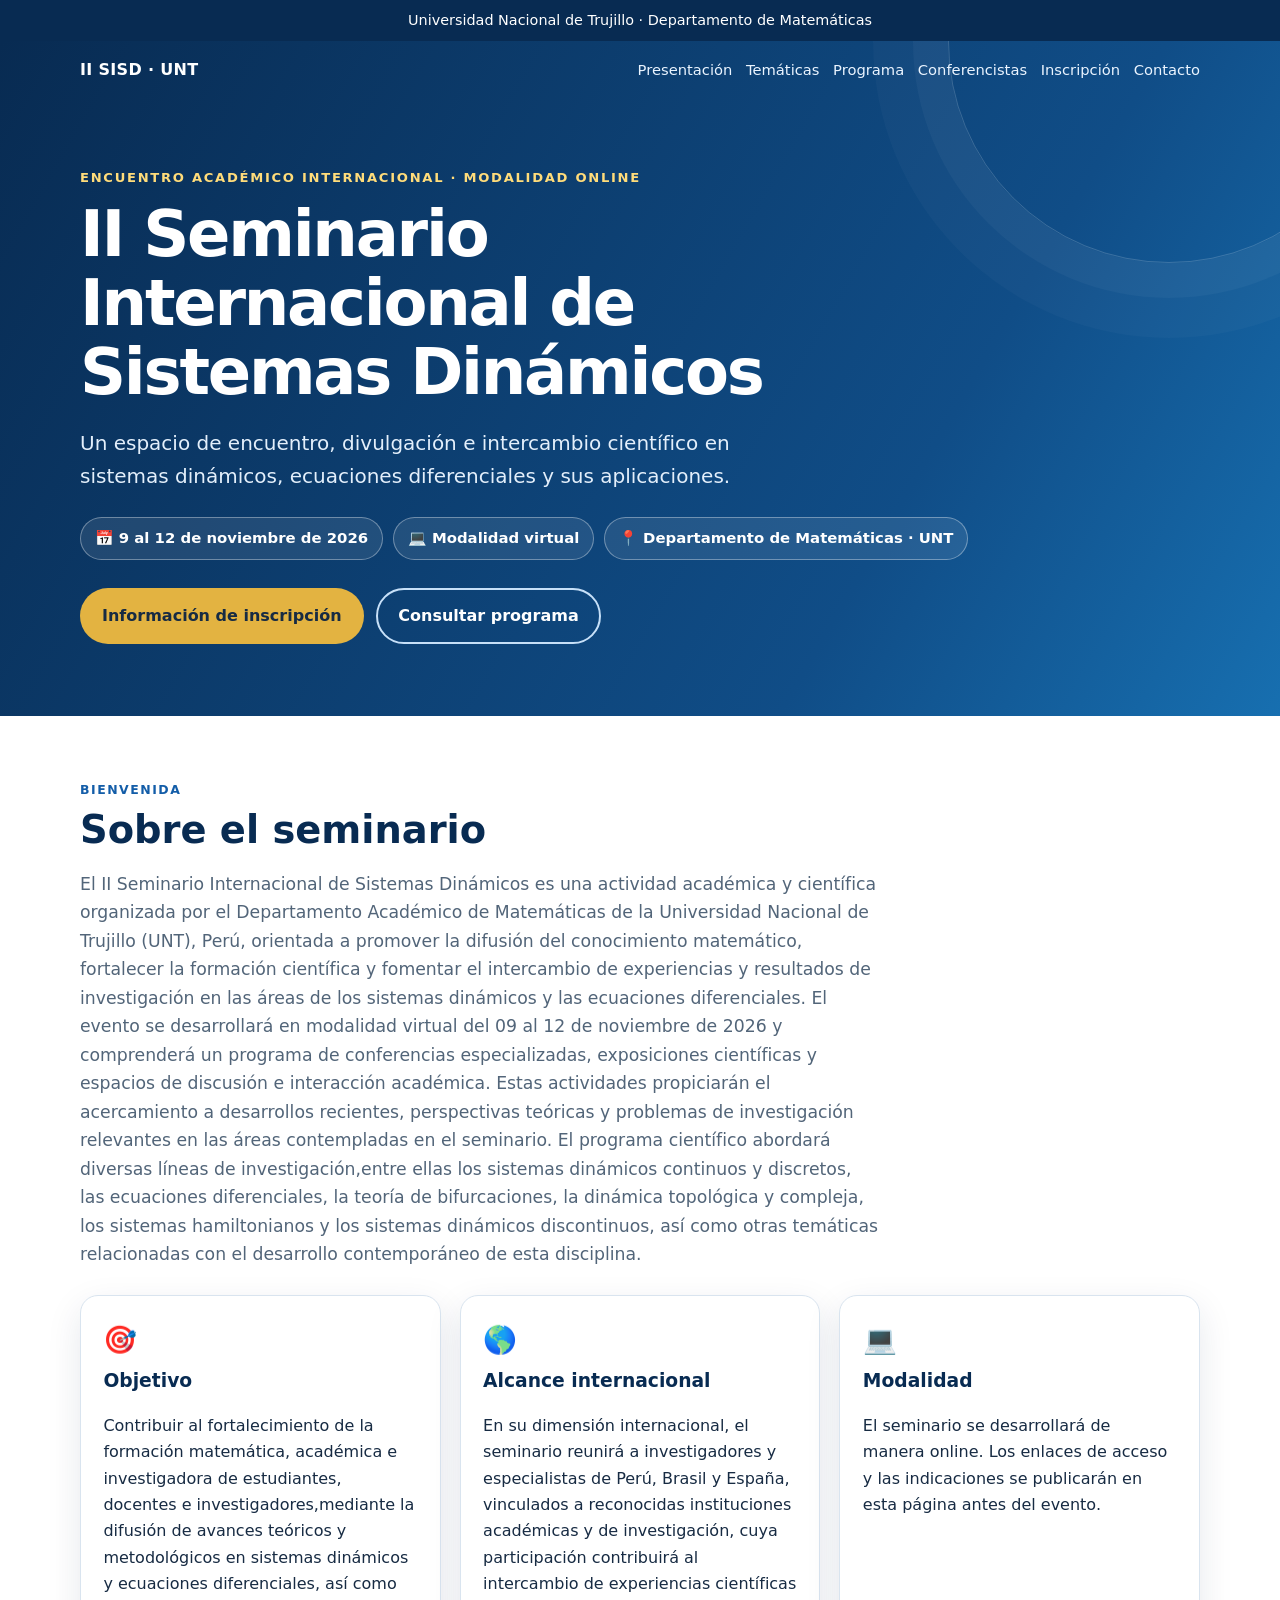
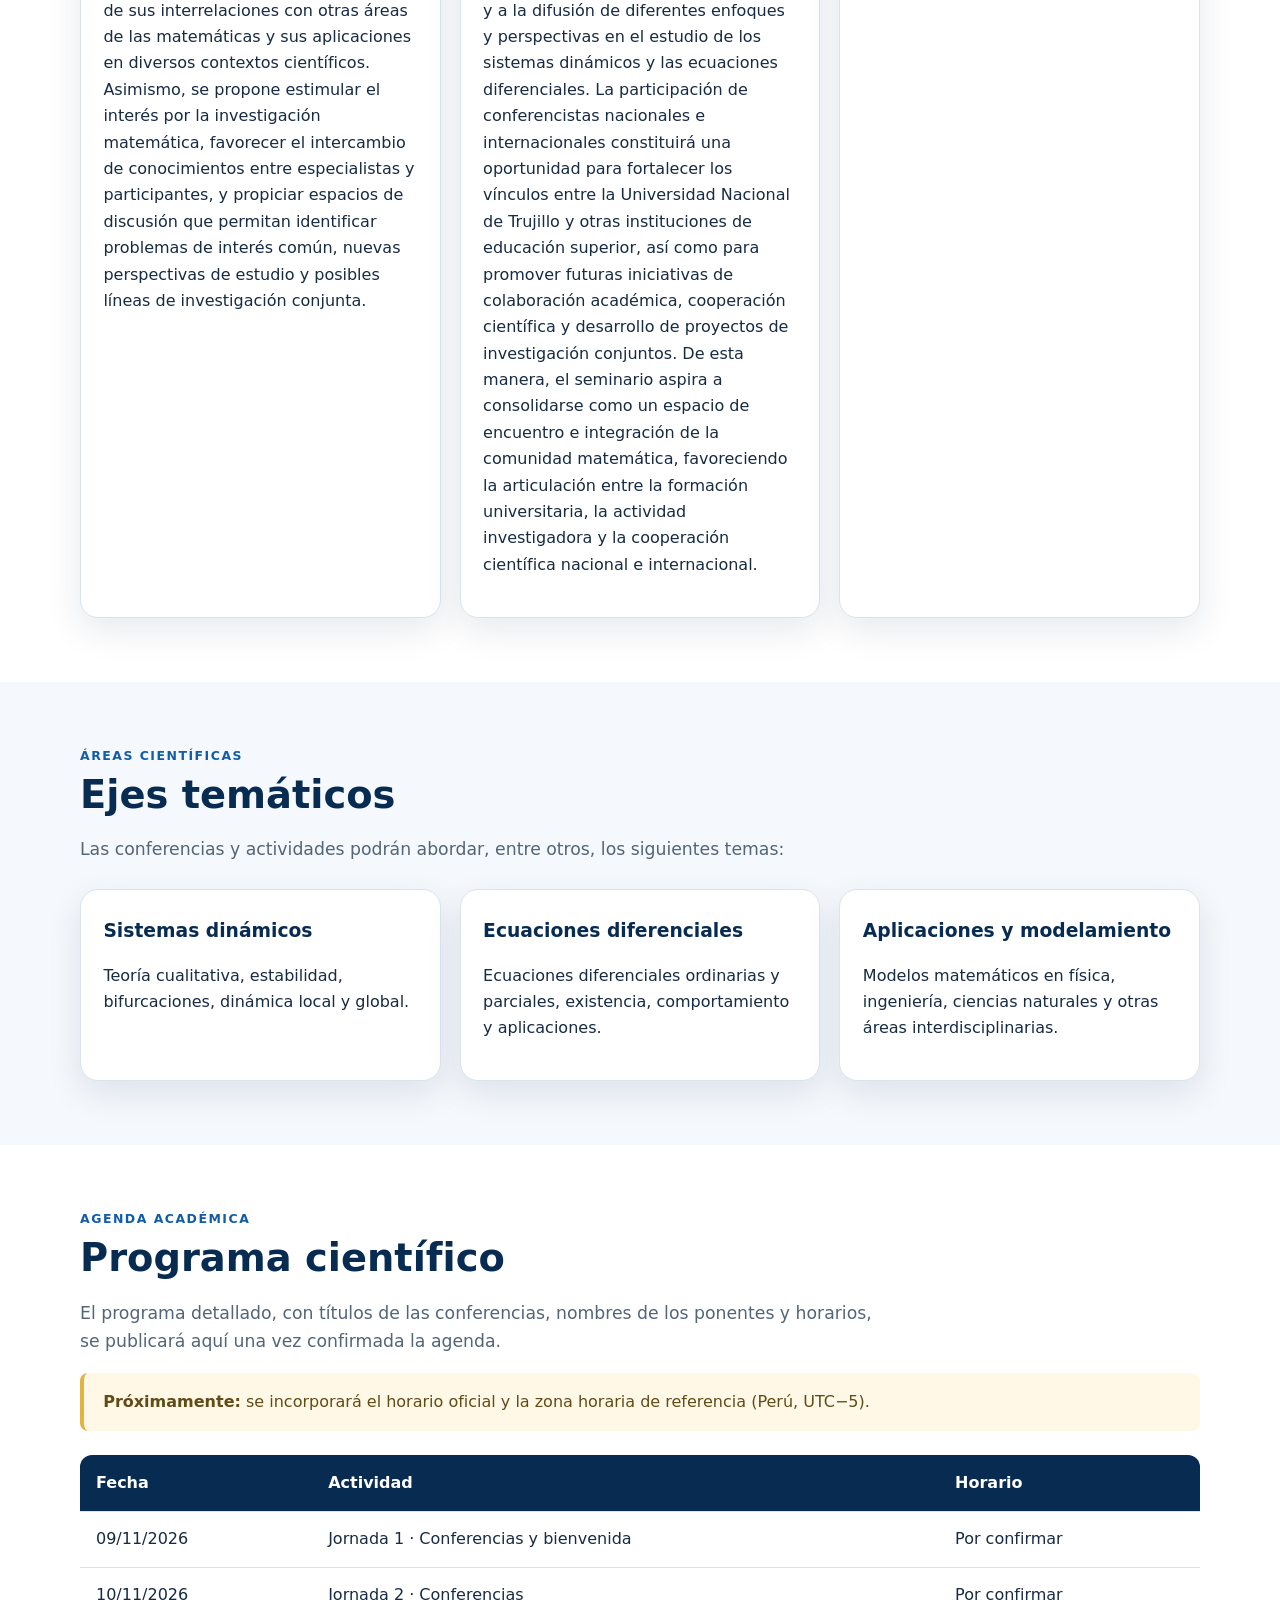
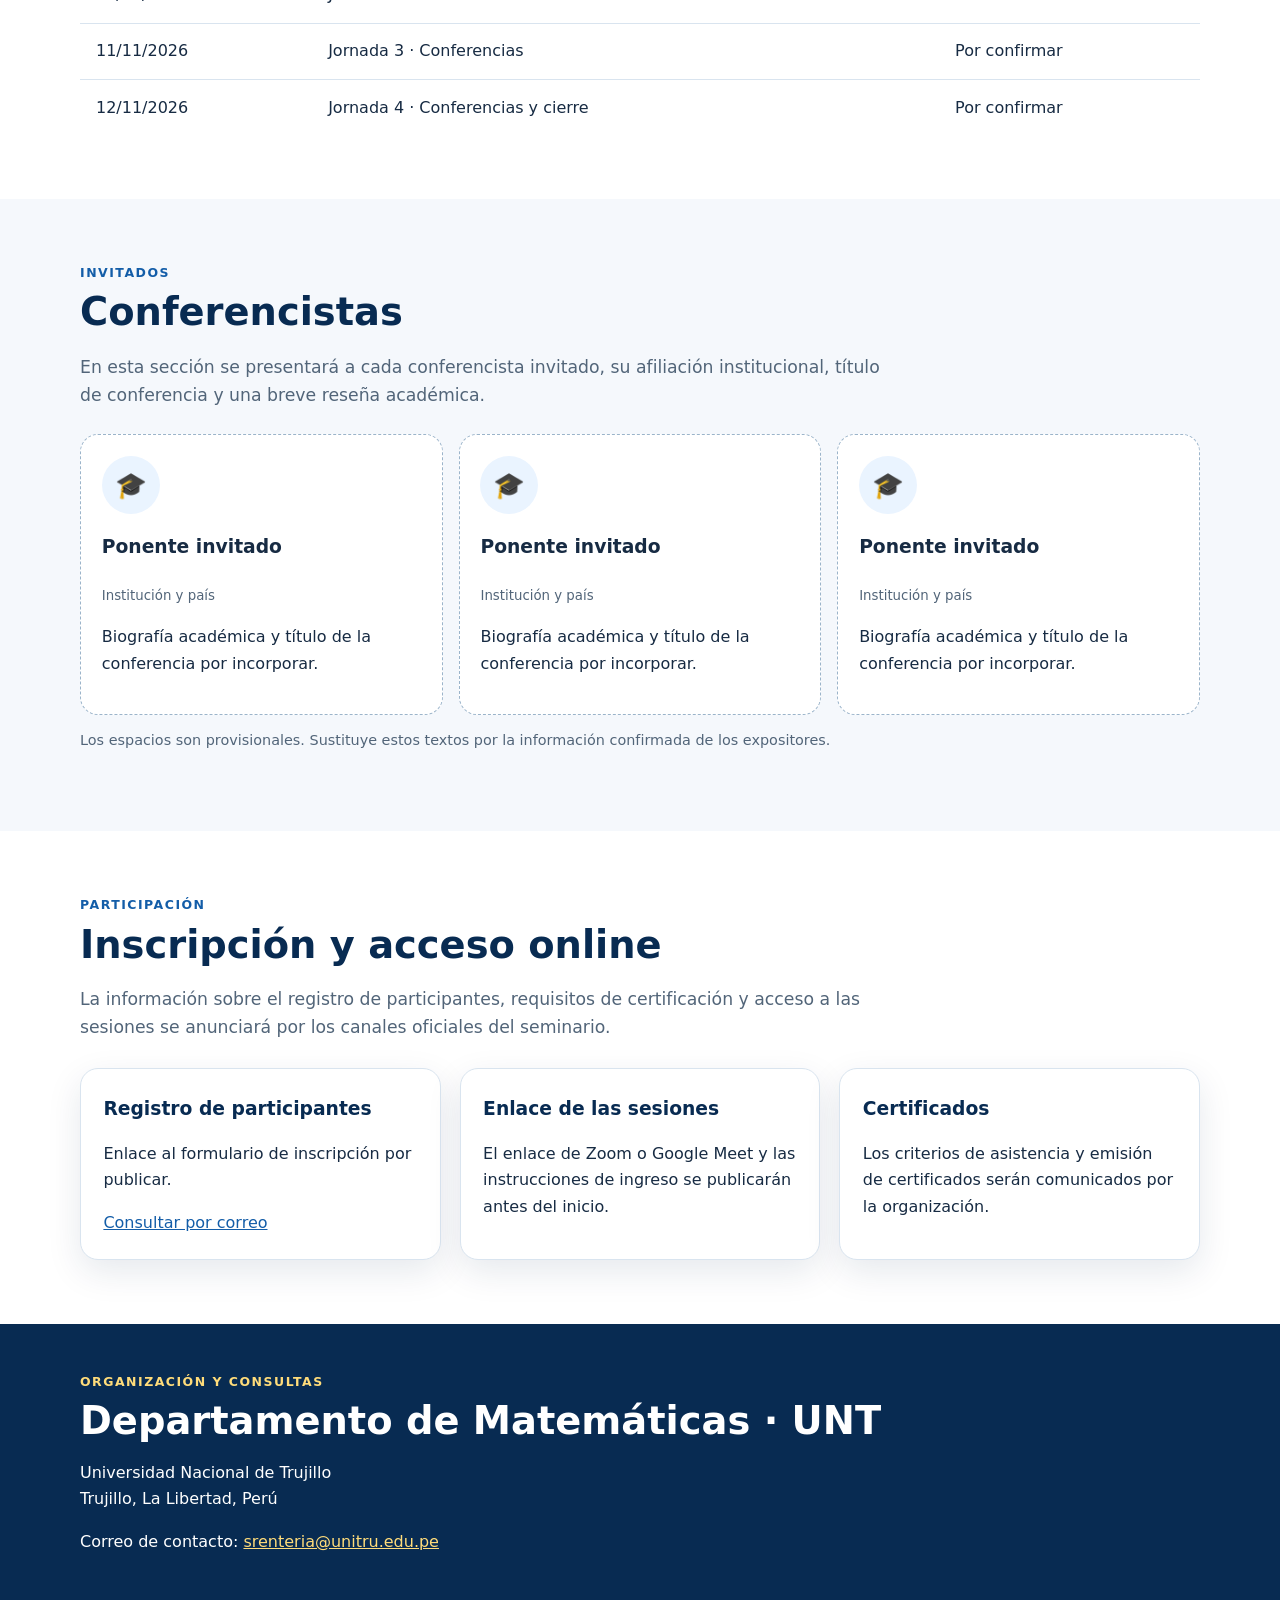
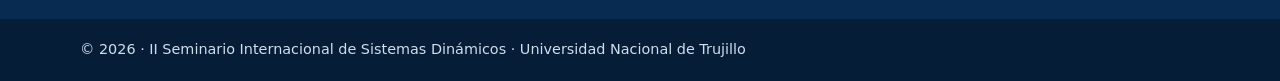
==== index.html @ 334cf491 "Actualización del programa del seminario" ====
<!DOCTYPE html>
<html lang="es">
<head>
  <meta charset="UTF-8">
  <meta name="viewport" content="width=device-width, initial-scale=1">
  <meta name="description" content="II Seminario Internacional de Sistemas Dinámicos. Departamento de Matemáticas, Universidad Nacional de Trujillo. 9 al 12 de noviembre de 2026, modalidad online.">
  <meta name="theme-color" content="#082b52">
  <title>II Seminario Internacional de Sistemas Dinámicos | UNT</title>
  <style>
    :root {
      --navy:#082b52; --blue:#135da8; --sky:#eaf4ff; --gold:#e3b341;
      --ink:#172b43; --muted:#526579; --white:#fff; --line:#d9e4ef;
      --surface:#f5f8fc; --radius:18px; --shadow:0 12px 35px rgba(8,43,82,.10);
    }
    *{box-sizing:border-box}
    html{scroll-behavior:smooth;scroll-padding-top:85px}
    body{margin:0;font-family:system-ui,-apple-system,Segoe UI,Roboto,Arial,sans-serif;color:var(--ink);line-height:1.65;background:#fff}
    a{color:var(--blue)}
    .topbar{background:var(--navy);color:#fff;font-size:.9rem;padding:.55rem 1rem;text-align:center}
    header{background:linear-gradient(120deg,#082b52 0%,#104d87 70%,#176fb0 100%);color:white;position:relative;overflow:hidden}
    header:after{content:"";position:absolute;width:440px;height:440px;border:1px solid rgba(255,255,255,.18);border-radius:50%;right:-110px;top:-220px;box-shadow:0 0 0 35px rgba(255,255,255,.035),0 0 0 75px rgba(255,255,255,.025)}
    .wrap{width:min(1120px,92%);margin:auto}
    nav{display:flex;align-items:center;justify-content:space-between;gap:1rem;padding:1rem 0;position:relative;z-index:2}
    .brand{font-weight:800;letter-spacing:.02em;color:#fff;text-decoration:none}
    .navlinks{display:flex;flex-wrap:wrap;gap:.85rem}
    .navlinks a{color:#eaf4ff;text-decoration:none;font-size:.92rem}
    .navlinks a:hover{text-decoration:underline}
    .hero{padding:4.2rem 0 4.5rem;position:relative;z-index:1}
    .eyebrow{color:#ffdc7a;text-transform:uppercase;letter-spacing:.13em;font-size:.82rem;font-weight:800}
    h1{font-size:clamp(2.2rem,5vw,4.4rem);line-height:1.08;max-width:850px;margin:.7rem 0 1rem;letter-spacing:-.035em}
    .hero p{font-size:clamp(1.05rem,2vw,1.25rem);max-width:740px;color:#e3effb}
    .pills{display:flex;flex-wrap:wrap;gap:.65rem;margin:1.5rem 0}
    .pill{border:1px solid rgba(255,255,255,.35);background:rgba(255,255,255,.09);padding:.5rem .85rem;border-radius:999px;font-weight:650;font-size:.93rem}
    .actions{display:flex;flex-wrap:wrap;gap:.8rem;margin-top:1.8rem}
    .btn{display:inline-flex;align-items:center;justify-content:center;border-radius:999px;padding:.8rem 1.25rem;text-decoration:none;font-weight:800;border:2px solid transparent}
    .btn.gold{background:var(--gold);color:#172b43}.btn.outline{border-color:#c7e0f8;color:white}
    main section{padding:4rem 0}
    section.alt{background:var(--surface)}
    .section-kicker{color:var(--blue);font-weight:800;text-transform:uppercase;letter-spacing:.12em;font-size:.78rem}
    h2{color:var(--navy);font-size:clamp(1.8rem,3vw,2.6rem);line-height:1.2;margin:.35rem 0 1rem}
    .lead{max-width:800px;color:var(--muted);font-size:1.08rem}
    .grid{display:grid;grid-template-columns:repeat(3,minmax(0,1fr));gap:1.2rem;margin-top:1.6rem}
    .card{background:white;border:1px solid var(--line);border-radius:var(--radius);padding:1.4rem;box-shadow:var(--shadow)}
    .card h3{margin:.2rem 0 .45rem;color:var(--navy)}
    .icon{font-size:1.7rem}
    .notice{background:#fff8e6;border-left:4px solid var(--gold);padding:1rem 1.2rem;border-radius:8px;color:#614b17}
    .schedule{width:100%;border-collapse:collapse;margin-top:1.5rem;background:#fff;border-radius:12px;overflow:hidden}
    .schedule th,.schedule td{padding:.9rem 1rem;border-bottom:1px solid var(--line);text-align:left;vertical-align:top}
    .schedule th{background:var(--navy);color:#fff}
    .schedule tr:last-child td{border-bottom:0}
    .speaker-grid{display:grid;grid-template-columns:repeat(3,minmax(0,1fr));gap:1rem;margin-top:1.5rem}
    .speaker{border:1px dashed #9bb4ca;border-radius:var(--radius);padding:1.3rem;background:#fff}
    .avatar{width:58px;height:58px;border-radius:50%;background:var(--sky);display:grid;place-items:center;font-size:1.6rem;color:var(--blue);margin-bottom:.7rem}
    .speaker small{color:var(--muted)}
    .contact{background:var(--navy);color:white;padding:3rem 0}
    .contact h2{color:white}.contact a{color:#ffdc7a}
    footer{background:#051d37;color:#d0deeb;padding:1.2rem 0;font-size:.9rem}
    .small{font-size:.9rem;color:var(--muted)}
    @media(max-width:800px){.grid,.speaker-grid{grid-template-columns:1fr 1fr}.navlinks{gap:.5rem}.navlinks a{font-size:.82rem}}
    @media(max-width:560px){nav{align-items:flex-start;flex-direction:column}.hero{padding:3rem 0}.grid,.speaker-grid{grid-template-columns:1fr}main section{padding:3rem 0}.schedule th,.schedule td{padding:.7rem;font-size:.9rem}}
  </style>
</head>
<body>
  <div class="topbar">Universidad Nacional de Trujillo · Departamento de Matemáticas</div>
  <header id="inicio">
    <div class="wrap">
      <nav aria-label="Navegación principal">
        <a class="brand" href="#inicio">II SISD · UNT</a>
        <div class="navlinks">
          <a href="#presentacion">Presentación</a><a href="#tematicas">Temáticas</a>
          <a href="#programa">Programa</a><a href="#ponentes">Conferencistas</a>
          <a href="#inscripcion">Inscripción</a><a href="#contacto">Contacto</a>
        </div>
      </nav>
      <div class="hero">
        <div class="eyebrow">Encuentro académico internacional · Modalidad online</div>
        <h1>II Seminario Internacional de Sistemas Dinámicos</h1>
        <p>Un espacio de encuentro, divulgación e intercambio científico en sistemas dinámicos, ecuaciones diferenciales y sus aplicaciones.</p>
        <div class="pills">
          <span class="pill">📅 9 al 12 de noviembre de 2026</span>
          <span class="pill">💻 Modalidad virtual</span>
          <span class="pill">📍 Departamento de Matemáticas · UNT</span>
        </div>
        <div class="actions">
          <a class="btn gold" href="#inscripcion">Información de inscripción</a>
          <a class="btn outline" href="#programa">Consultar programa</a>
        </div>
      </div>
    </div>
  </header>

  <main>
    <section id="presentacion">
      <div class="wrap">
        <div class="section-kicker">Bienvenida</div>
        <h2>Sobre el seminario</h2>
        <p class="lead">El II Seminario Internacional de Sistemas Dinámicos es una actividad académica y científica organizada por el Departamento Académico de Matemáticas de la Universidad Nacional de Trujillo (UNT), Perú, orientada a promover la difusión del conocimiento matemático, fortalecer la formación científica y fomentar el intercambio de experiencias y resultados de investigación en las áreas de los sistemas dinámicos y las ecuaciones diferenciales.

El evento se desarrollará en modalidad virtual del 09 al 12 de noviembre de 2026 y comprenderá un programa de conferencias especializadas, exposiciones científicas y espacios de discusión e interacción académica. Estas actividades propiciarán el acercamiento a desarrollos recientes, perspectivas teóricas y problemas de investigación relevantes en las áreas contempladas en el seminario.

El programa científico abordará diversas líneas de investigación,entre ellas los sistemas dinámicos continuos y discretos, las ecuaciones diferenciales, la teoría de bifurcaciones, la dinámica topológica y compleja, los sistemas hamiltonianos y los sistemas dinámicos discontinuos, así como otras temáticas relacionadas con el desarrollo contemporáneo de esta disciplina.</p>
        <div class="grid">
          <article class="card"><div class="icon">🎯</div><h3>Objetivo</h3><p>Contribuir al fortalecimiento de la formación matemática, académica e investigadora de estudiantes, docentes e investigadores,mediante la difusión de avances teóricos y metodológicos en sistemas dinámicos y ecuaciones diferenciales, así como de sus interrelaciones con otras áreas de las matemáticas y sus aplicaciones en diversos contextos científicos.

Asimismo, se propone estimular el interés por la investigación matemática, favorecer el intercambio de conocimientos entre especialistas y participantes, y propiciar espacios de discusión que permitan identificar problemas de interés común, nuevas perspectivas de estudio y posibles líneas de investigación conjunta.</p></article>
          <article class="card"><div class="icon">🌎</div><h3>Alcance internacional</h3><p>En su dimensión internacional, el seminario reunirá a
investigadores y especialistas de Perú, Brasil y España, vinculados a reconocidas instituciones académicas y de investigación, cuya participación contribuirá al intercambio de experiencias científicas y a la difusión de diferentes enfoques y perspectivas en el estudio de los sistemas dinámicos y las ecuaciones diferenciales.

La participación de conferencistas nacionales e internacionales constituirá una oportunidad para fortalecer los vínculos entre la Universidad Nacional de Trujillo y otras instituciones de educación superior, así como para promover futuras iniciativas de colaboración académica, cooperación científica y desarrollo de proyectos de investigación conjuntos.

De esta manera, el seminario aspira a consolidarse como un espacio de encuentro e integración de la comunidad matemática, favoreciendo la articulación entre la formación universitaria, la actividad investigadora y la cooperación científica nacional e internacional.</p></article>
          <article class="card"><div class="icon">💻</div><h3>Modalidad</h3><p>El seminario se desarrollará de manera online. Los enlaces de acceso y las indicaciones se publicarán en esta página antes del evento.</p></article>
        </div>
      </div>
    </section>

    <section class="alt" id="tematicas">
      <div class="wrap">
        <div class="section-kicker">Áreas científicas</div>
        <h2>Ejes temáticos</h2>
        <p class="lead">Las conferencias y actividades podrán abordar, entre otros, los siguientes temas:</p>
        <div class="grid">
          <article class="card"><h3>Sistemas dinámicos</h3><p>Teoría cualitativa, estabilidad, bifurcaciones, dinámica local y global.</p></article>
          <article class="card"><h3>Ecuaciones diferenciales</h3><p>Ecuaciones diferenciales ordinarias y parciales, existencia, comportamiento y aplicaciones.</p></article>
          <article class="card"><h3>Aplicaciones y modelamiento</h3><p>Modelos matemáticos en física, ingeniería, ciencias naturales y otras áreas interdisciplinarias.</p></article>
        </div>
      </div>
    </section>

    <section id="programa">
      <div class="wrap">
        <div class="section-kicker">Agenda académica</div>
        <h2>Programa científico</h2>
        <p class="lead">El programa detallado, con títulos de las conferencias, nombres de los ponentes y horarios, se publicará aquí una vez confirmada la agenda.</p>
        <div class="notice"><strong>Próximamente:</strong> se incorporará el horario oficial y la zona horaria de referencia (Perú, UTC−5).</div>
        <table class="schedule">
          <thead><tr><th>Fecha</th><th>Actividad</th><th>Horario</th></tr></thead>
          <tbody>
            <tr><td>09/11/2026</td><td>Jornada 1 · Conferencias y bienvenida</td><td>Por confirmar</td></tr>
            <tr><td>10/11/2026</td><td>Jornada 2 · Conferencias</td><td>Por confirmar</td></tr>
            <tr><td>11/11/2026</td><td>Jornada 3 · Conferencias</td><td>Por confirmar</td></tr>
            <tr><td>12/11/2026</td><td>Jornada 4 · Conferencias y cierre</td><td>Por confirmar</td></tr>
          </tbody>
        </table>
      </div>
    </section>

    <section class="alt" id="ponentes">
      <div class="wrap">
        <div class="section-kicker">Invitados</div>
        <h2>Conferencistas</h2>
        <p class="lead">En esta sección se presentará a cada conferencista invitado, su afiliación institucional, título de conferencia y una breve reseña académica.</p>
        <div class="speaker-grid">
          <article class="speaker"><div class="avatar">🎓</div><h3>Ponente invitado</h3><small>Institución y país</small><p>Biografía académica y título de la conferencia por incorporar.</p></article>
          <article class="speaker"><div class="avatar">🎓</div><h3>Ponente invitado</h3><small>Institución y país</small><p>Biografía académica y título de la conferencia por incorporar.</p></article>
          <article class="speaker"><div class="avatar">🎓</div><h3>Ponente invitado</h3><small>Institución y país</small><p>Biografía académica y título de la conferencia por incorporar.</p></article>
        </div>
        <p class="small">Los espacios son provisionales. Sustituye estos textos por la información confirmada de los expositores.</p>
      </div>
    </section>

    <section id="inscripcion">
      <div class="wrap">
        <div class="section-kicker">Participación</div>
        <h2>Inscripción y acceso online</h2>
        <p class="lead">La información sobre el registro de participantes, requisitos de certificación y acceso a las sesiones se anunciará por los canales oficiales del seminario.</p>
        <div class="grid">
          <article class="card"><h3>Registro de participantes</h3><p>Enlace al formulario de inscripción por publicar.</p><a href="mailto:matematicas@unitru.edu.pe?subject=Consulta%20sobre%20inscripci%C3%B3n%20al%20II%20Seminario%20Internacional%20de%20Sistemas%20Din%C3%A1micos">Consultar por correo</a></article>
          <article class="card"><h3>Enlace de las sesiones</h3><p>El enlace de Zoom o Google Meet y las instrucciones de ingreso se publicarán antes del inicio.</p></article>
          <article class="card"><h3>Certificados</h3><p>Los criterios de asistencia y emisión de certificados serán comunicados por la organización.</p></article>
        </div>
      </div>
    </section>
  </main>

  <section class="contact" id="contacto">
    <div class="wrap">
      <div class="section-kicker" style="color:#ffdc7a">Organización y consultas</div>
      <h2>Departamento de Matemáticas · UNT</h2>
      <p>Universidad Nacional de Trujillo<br>Trujillo, La Libertad, Perú</p>
      <p>Correo de contacto: <a href="mailto:REEMPLAZAR_CORREO@ejemplo.com">srenteria@unitru.edu.pe</a></p>
    </div>
  </section>
  <footer><div class="wrap">© 2026 · II Seminario Internacional de Sistemas Dinámicos · Universidad Nacional de Trujillo</div></footer>
</body>
</html>
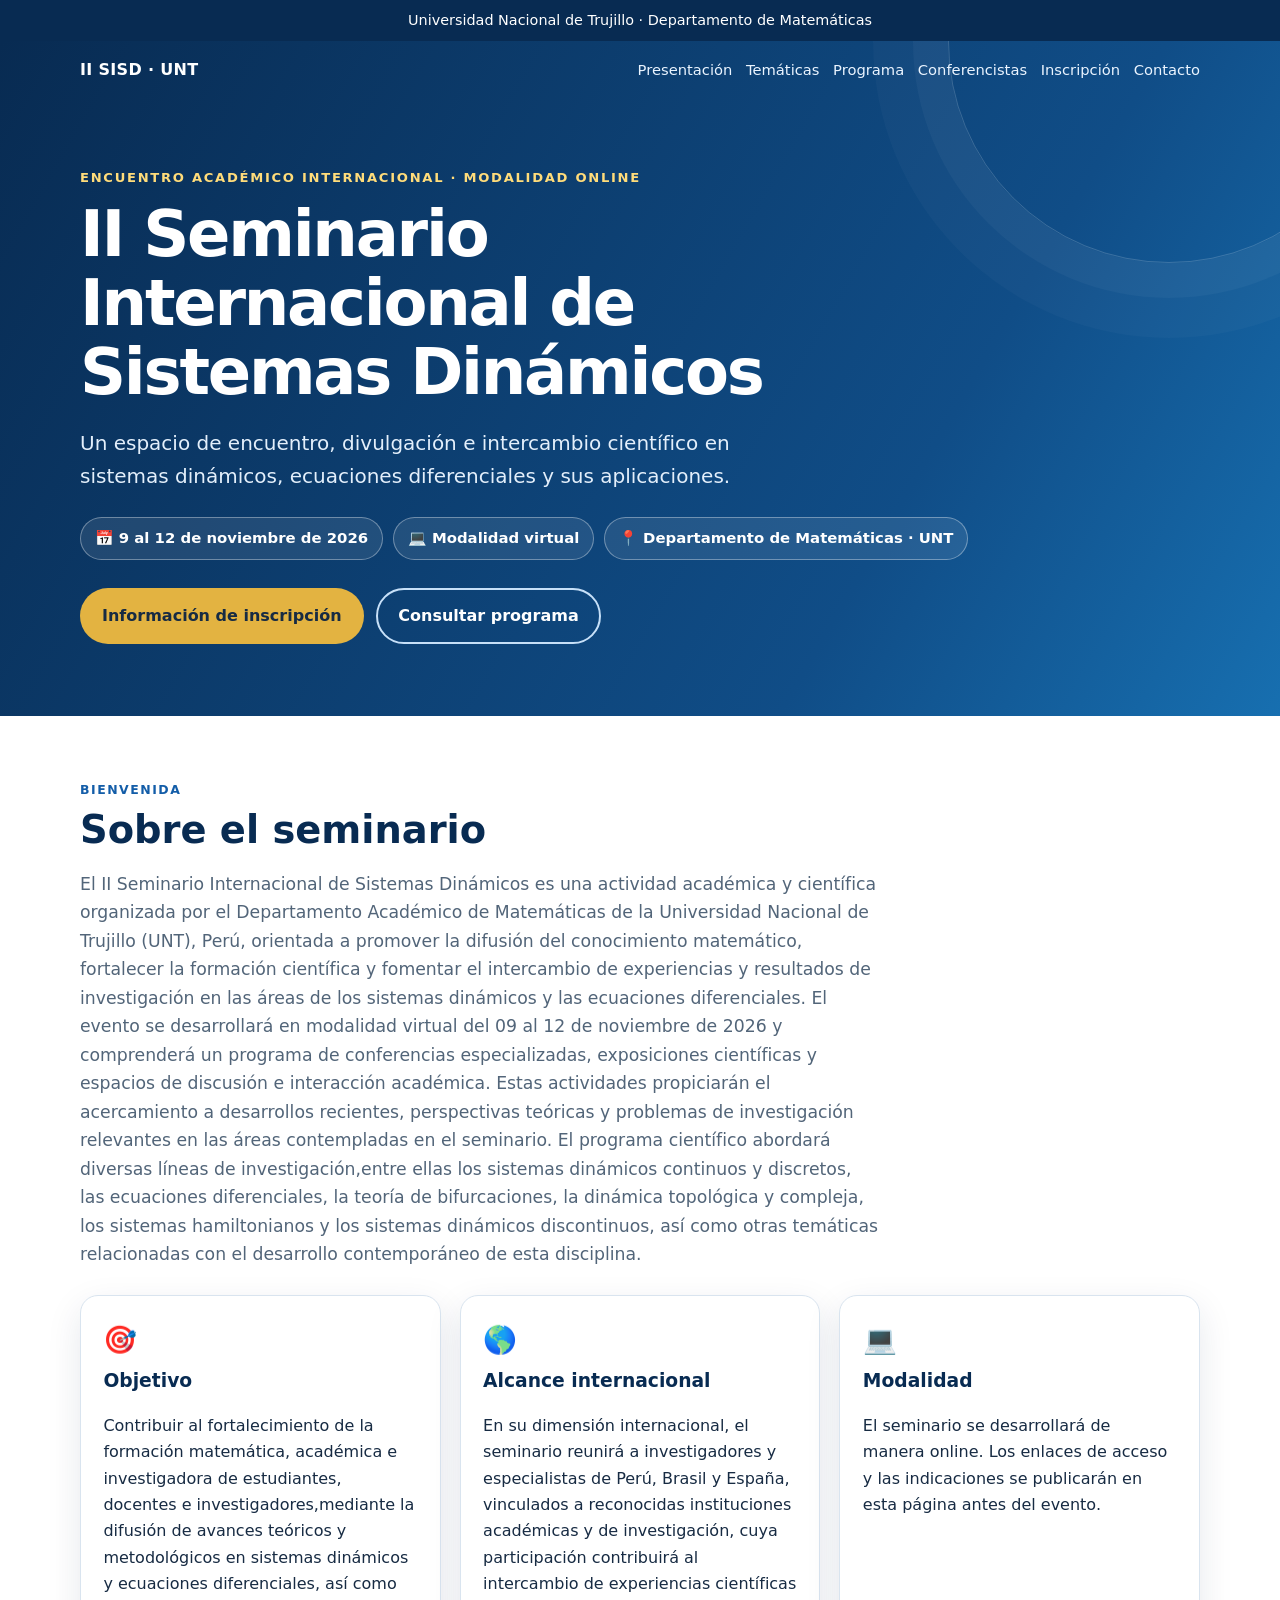
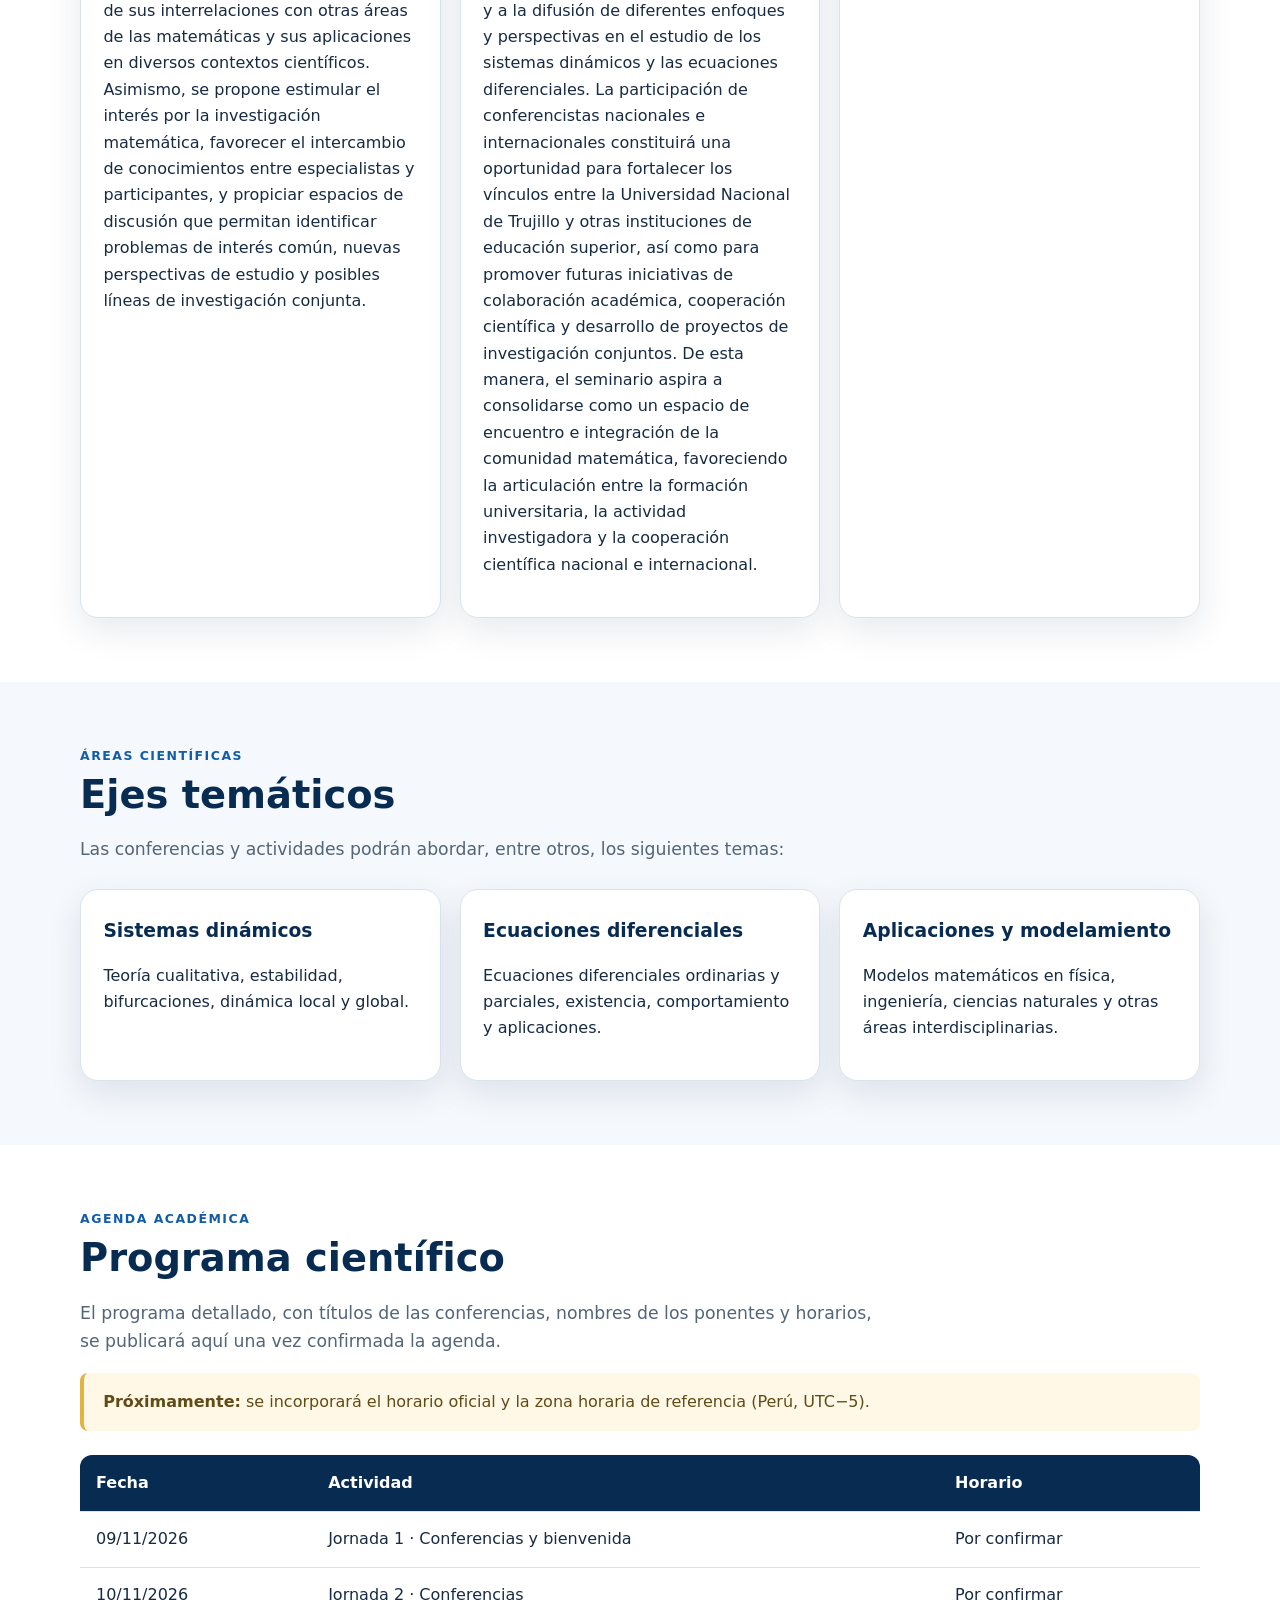
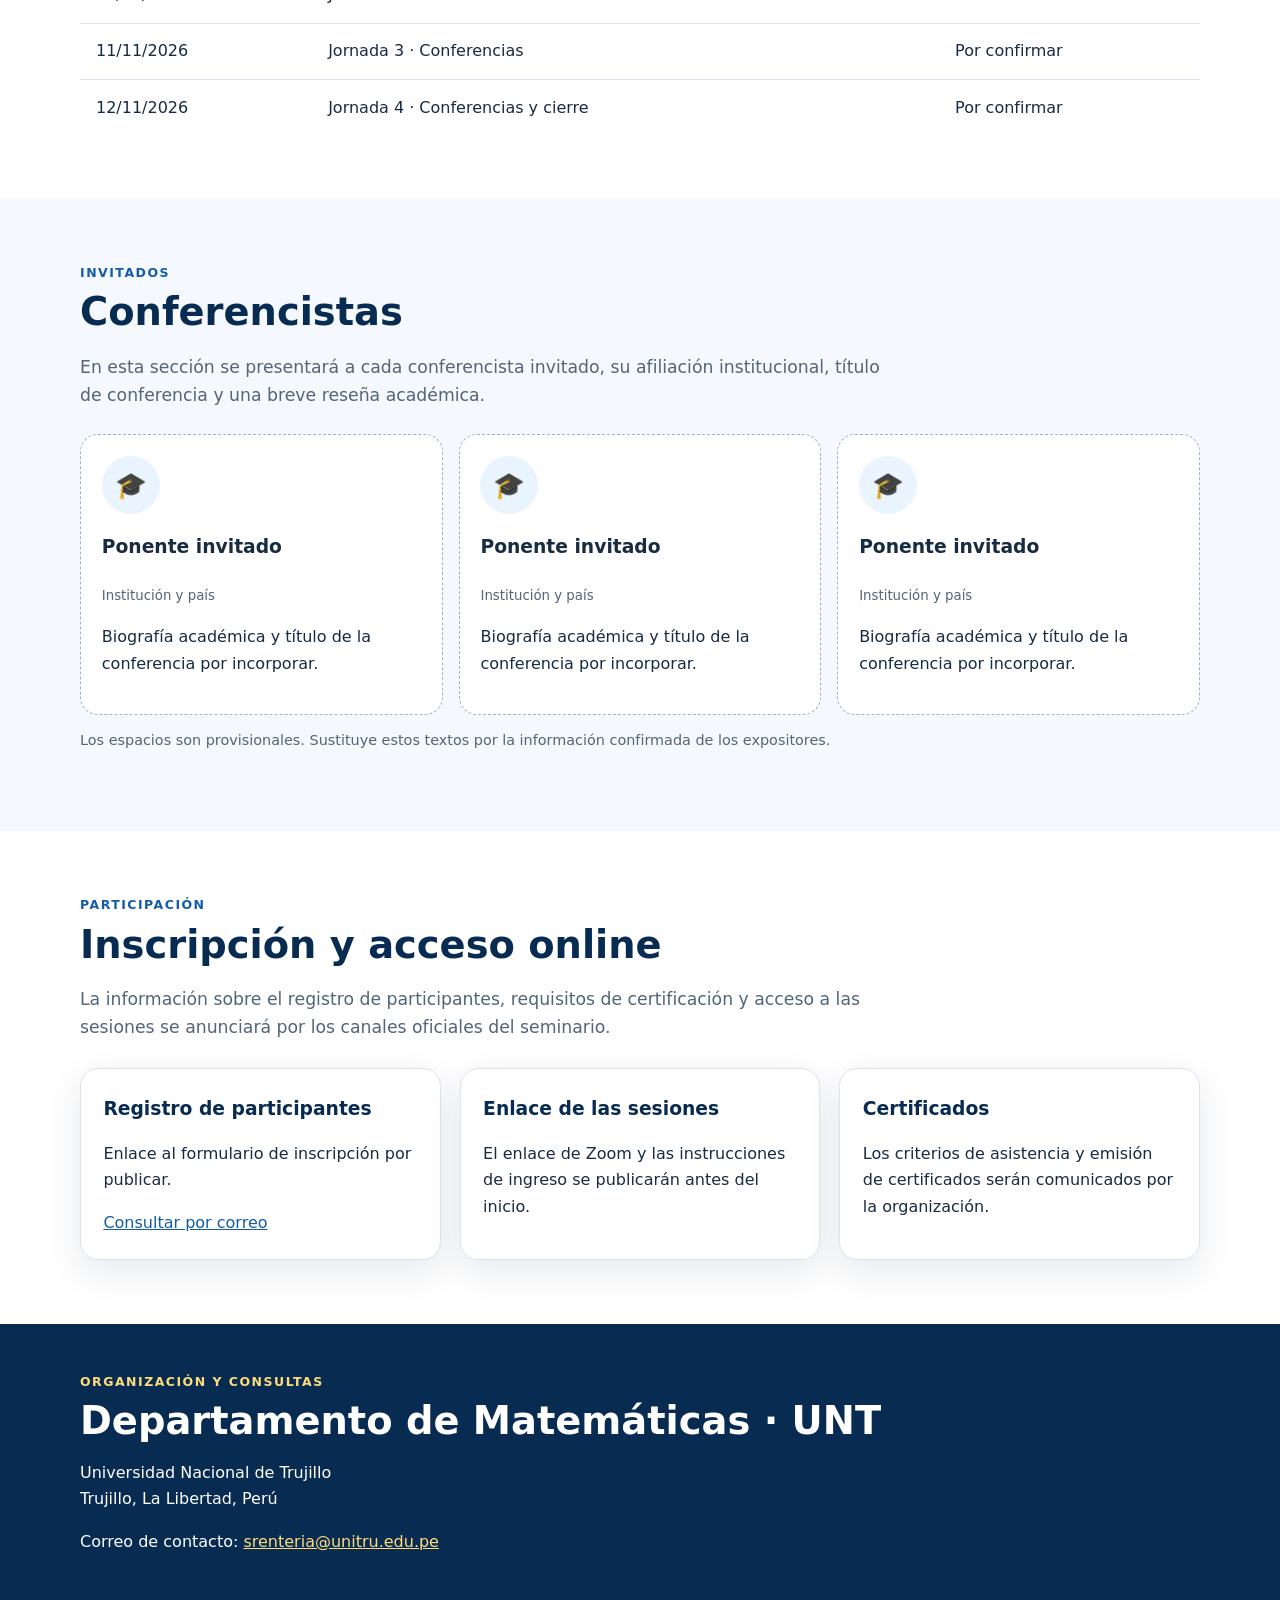
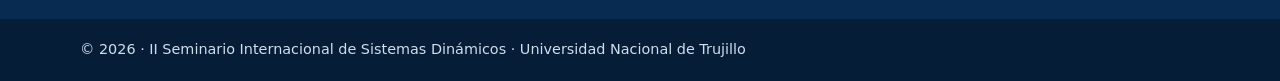
==== commit 087f0275: "Actualización del programa del seminario" ====
--- a/index.html
+++ b/index.html
@@ -166,7 +166,7 @@
         <p class="lead">La información sobre el registro de participantes, requisitos de certificación y acceso a las sesiones se anunciará por los canales oficiales del seminario.</p>
         <div class="grid">
           <article class="card"><h3>Registro de participantes</h3><p>Enlace al formulario de inscripción por publicar.</p><a href="mailto:matematicas@unitru.edu.pe?subject=Consulta%20sobre%20inscripci%C3%B3n%20al%20II%20Seminario%20Internacional%20de%20Sistemas%20Din%C3%A1micos">Consultar por correo</a></article>
-          <article class="card"><h3>Enlace de las sesiones</h3><p>El enlace de Zoom o Google Meet y las instrucciones de ingreso se publicarán antes del inicio.</p></article>
+          <article class="card"><h3>Enlace de las sesiones</h3><p>El enlace de Zoom y las instrucciones de ingreso se publicarán antes del inicio.</p></article>
           <article class="card"><h3>Certificados</h3><p>Los criterios de asistencia y emisión de certificados serán comunicados por la organización.</p></article>
         </div>
       </div>
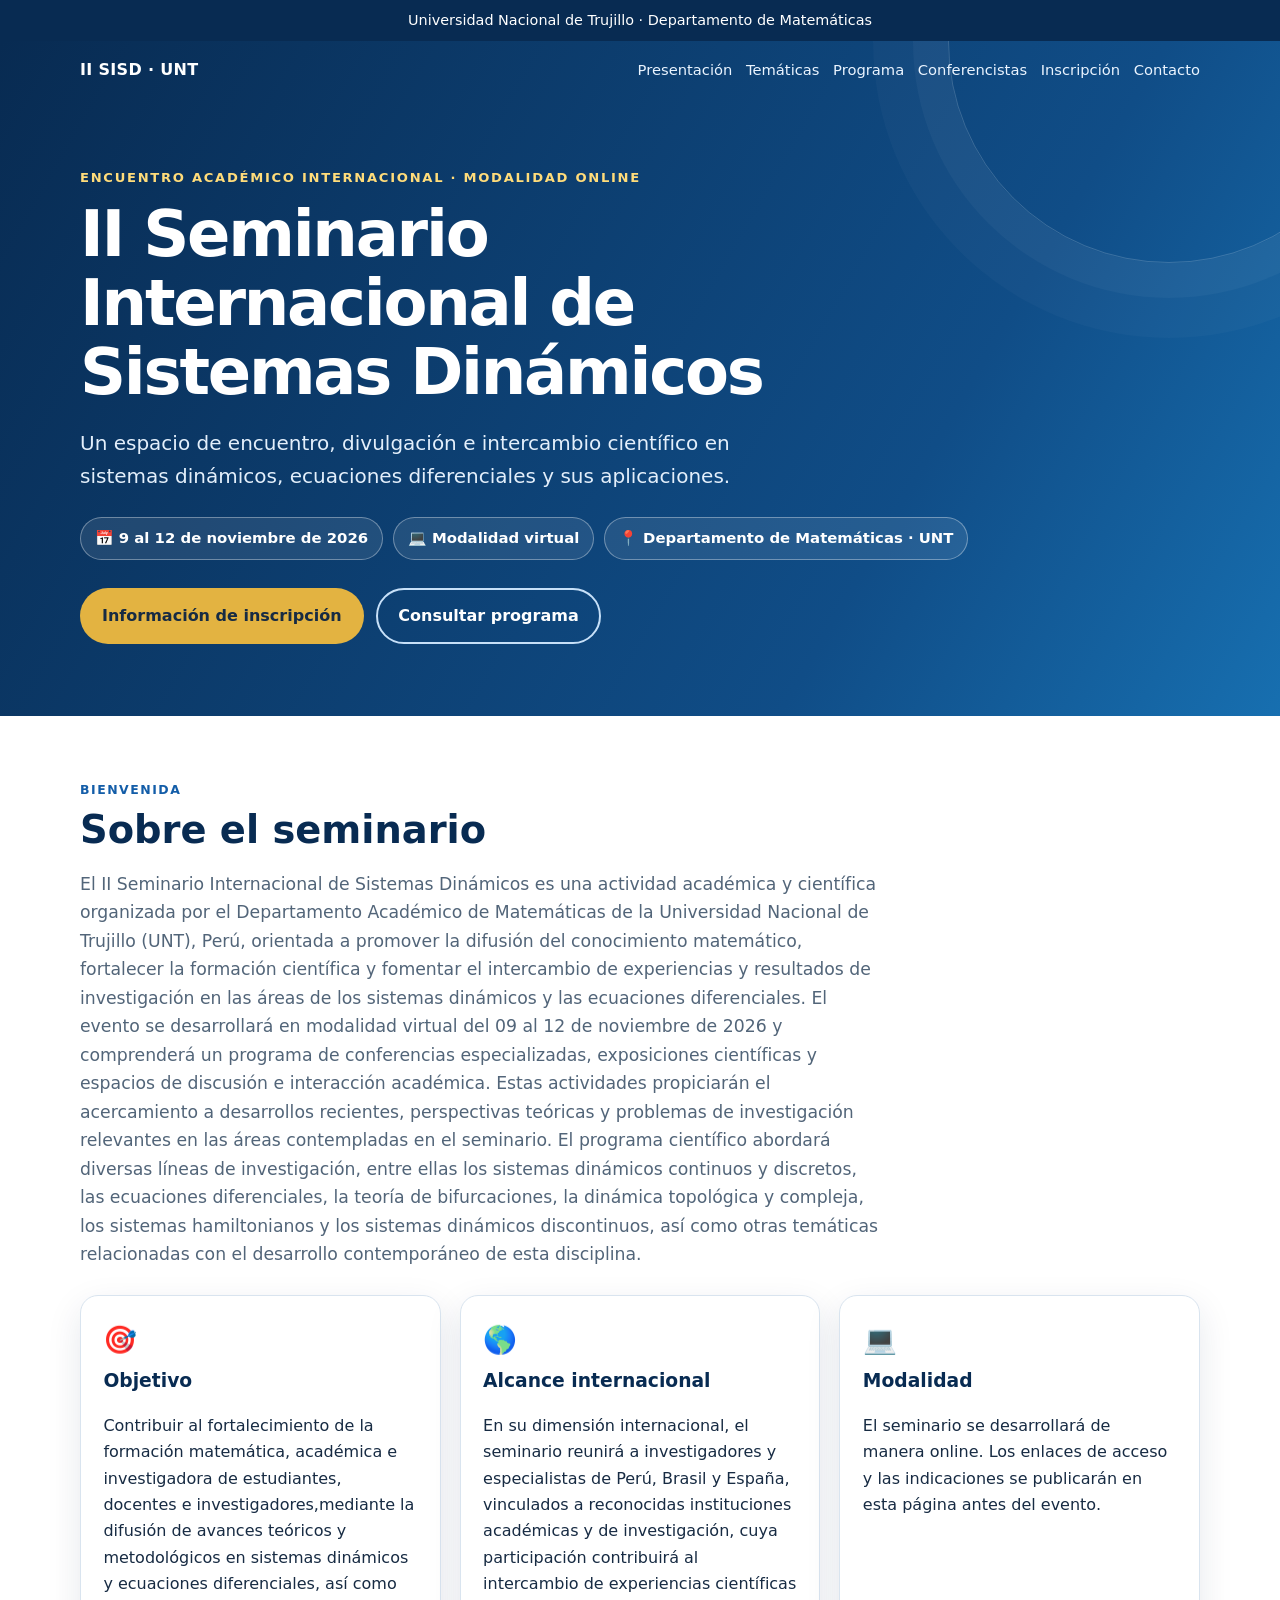
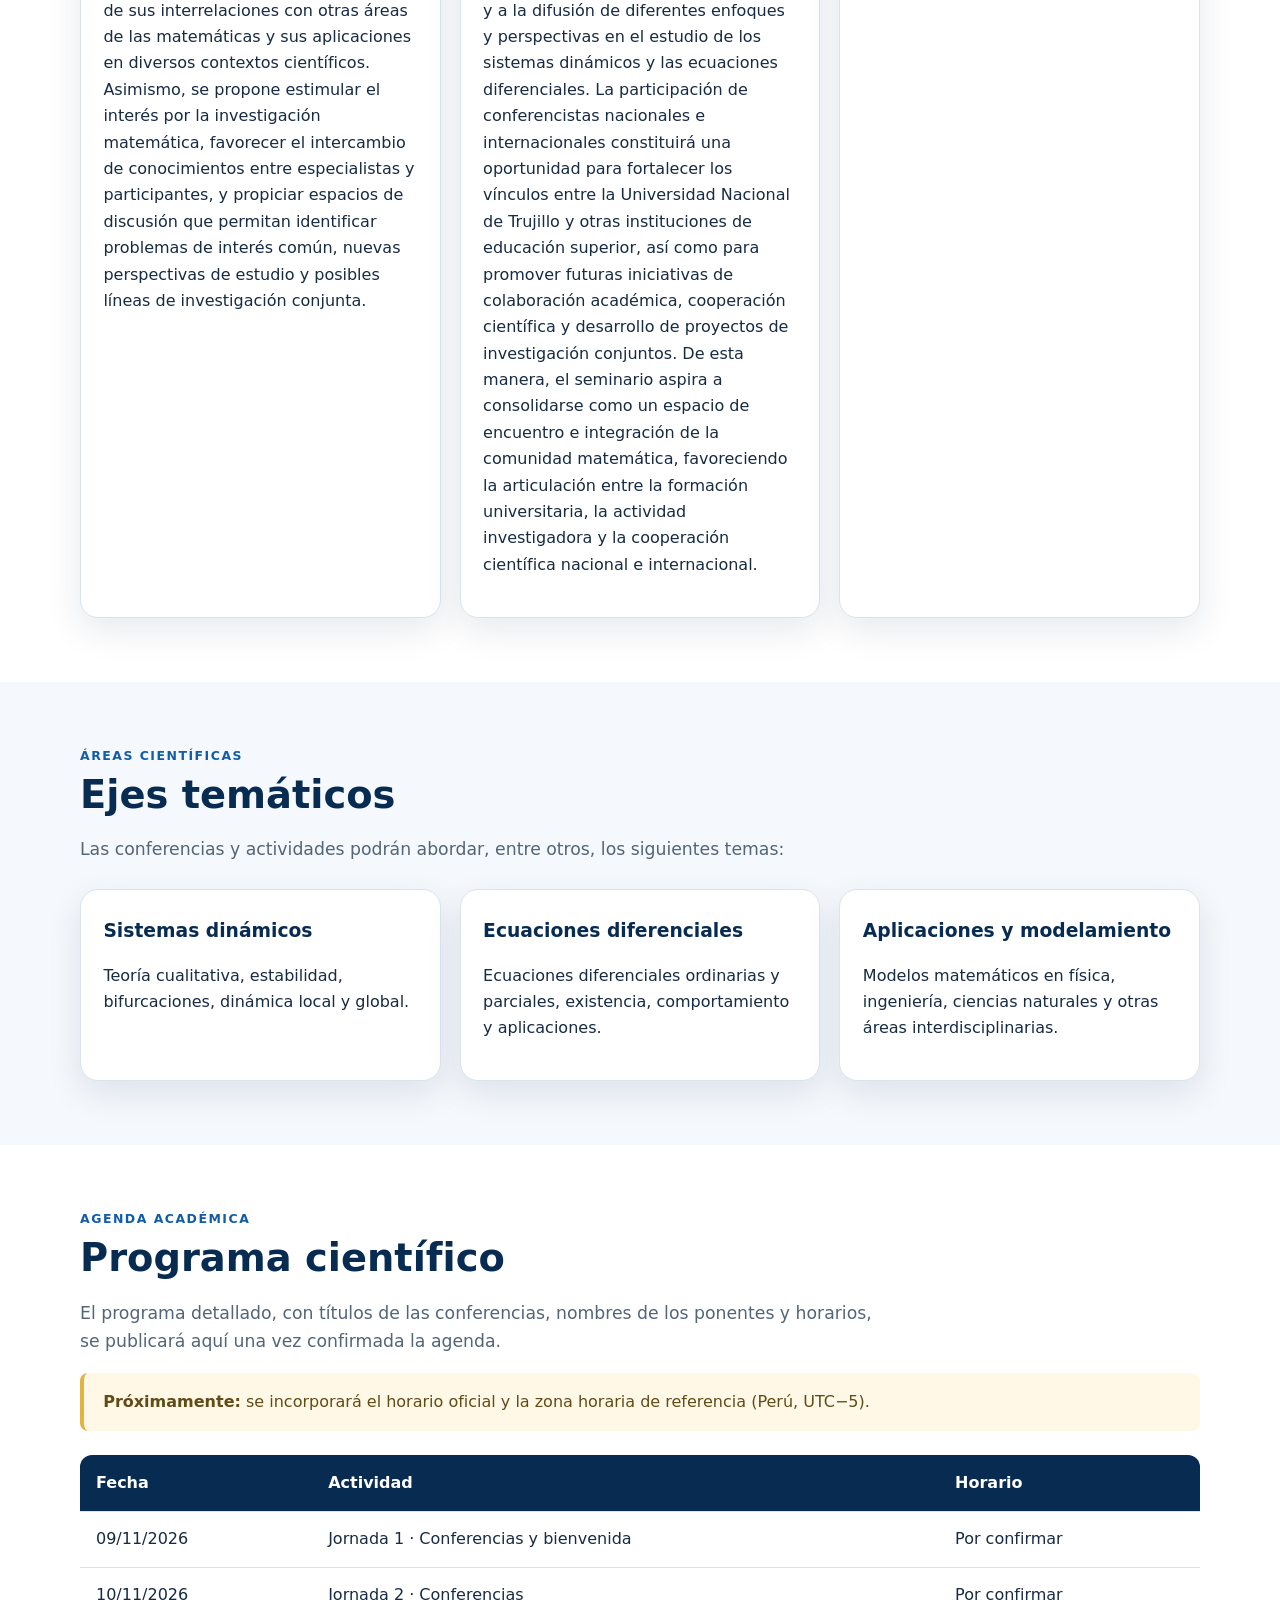
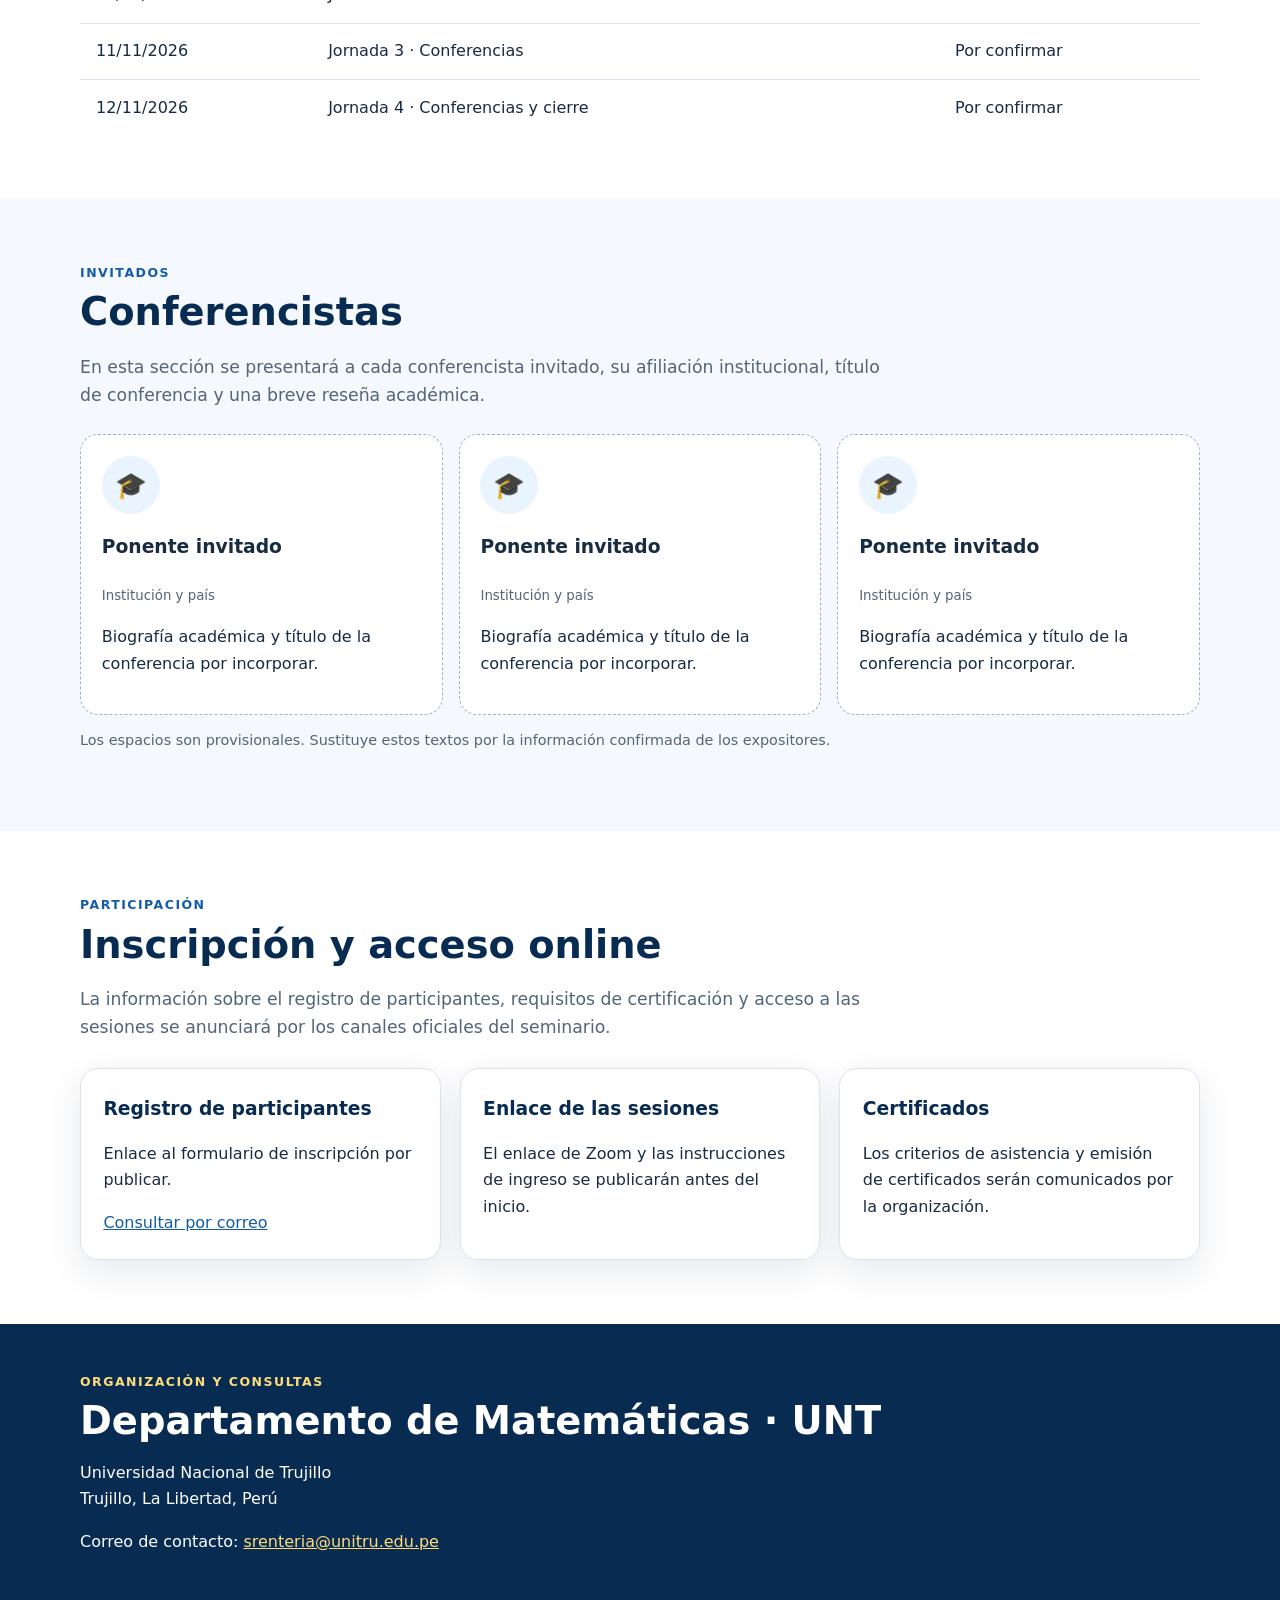
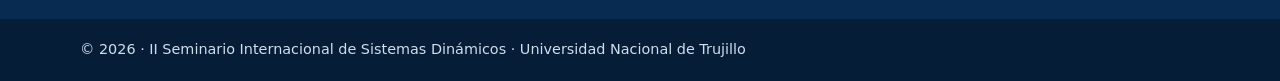
==== commit 696f1708: "Actualización del programa del seminario" ====
--- a/index.html
+++ b/index.html
@@ -98,7 +98,7 @@
 
 El evento se desarrollará en modalidad virtual del 09 al 12 de noviembre de 2026 y comprenderá un programa de conferencias especializadas, exposiciones científicas y espacios de discusión e interacción académica. Estas actividades propiciarán el acercamiento a desarrollos recientes, perspectivas teóricas y problemas de investigación relevantes en las áreas contempladas en el seminario.
 
-El programa científico abordará diversas líneas de investigación,entre ellas los sistemas dinámicos continuos y discretos, las ecuaciones diferenciales, la teoría de bifurcaciones, la dinámica topológica y compleja, los sistemas hamiltonianos y los sistemas dinámicos discontinuos, así como otras temáticas relacionadas con el desarrollo contemporáneo de esta disciplina.</p>
+El programa científico abordará diversas líneas de investigación, entre ellas los sistemas dinámicos continuos y discretos, las ecuaciones diferenciales, la teoría de bifurcaciones, la dinámica topológica y compleja, los sistemas hamiltonianos y los sistemas dinámicos discontinuos, así como otras temáticas relacionadas con el desarrollo contemporáneo de esta disciplina.</p>
         <div class="grid">
           <article class="card"><div class="icon">🎯</div><h3>Objetivo</h3><p>Contribuir al fortalecimiento de la formación matemática, académica e investigadora de estudiantes, docentes e investigadores,mediante la difusión de avances teóricos y metodológicos en sistemas dinámicos y ecuaciones diferenciales, así como de sus interrelaciones con otras áreas de las matemáticas y sus aplicaciones en diversos contextos científicos.
 
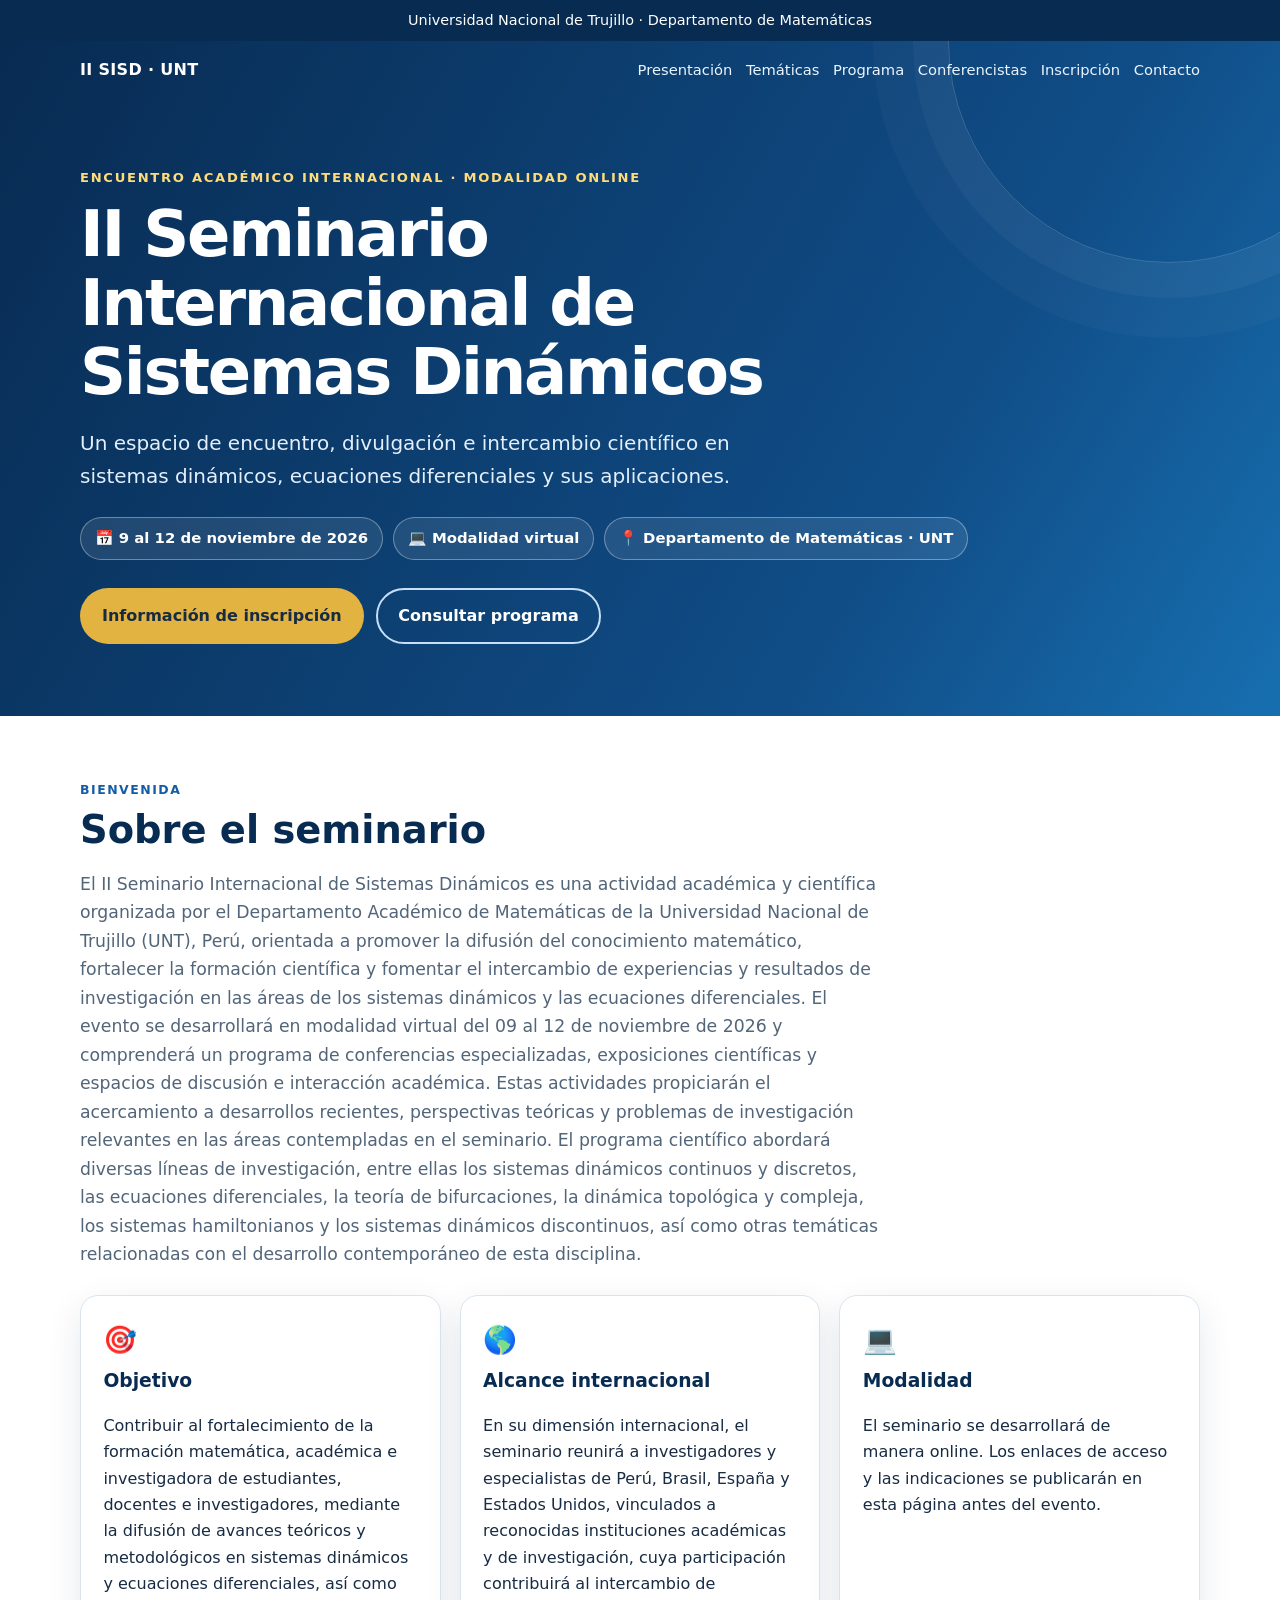
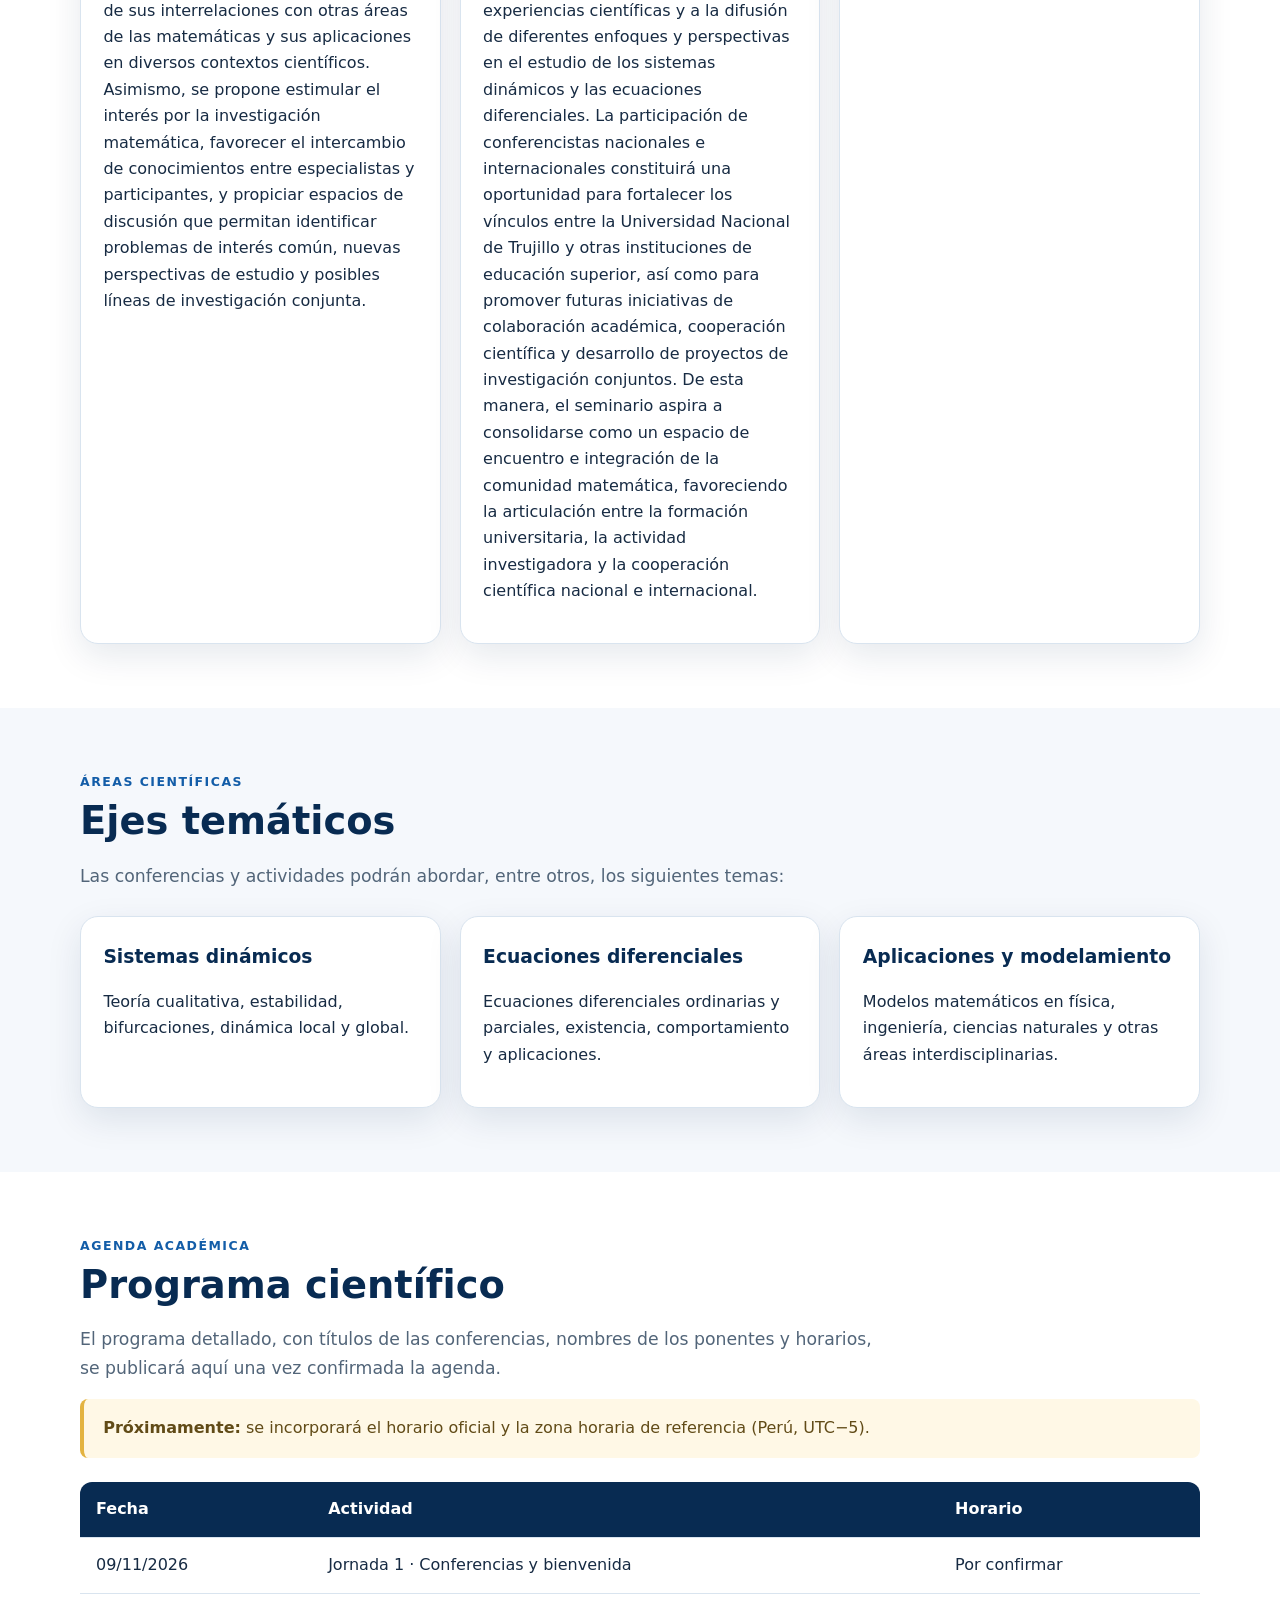
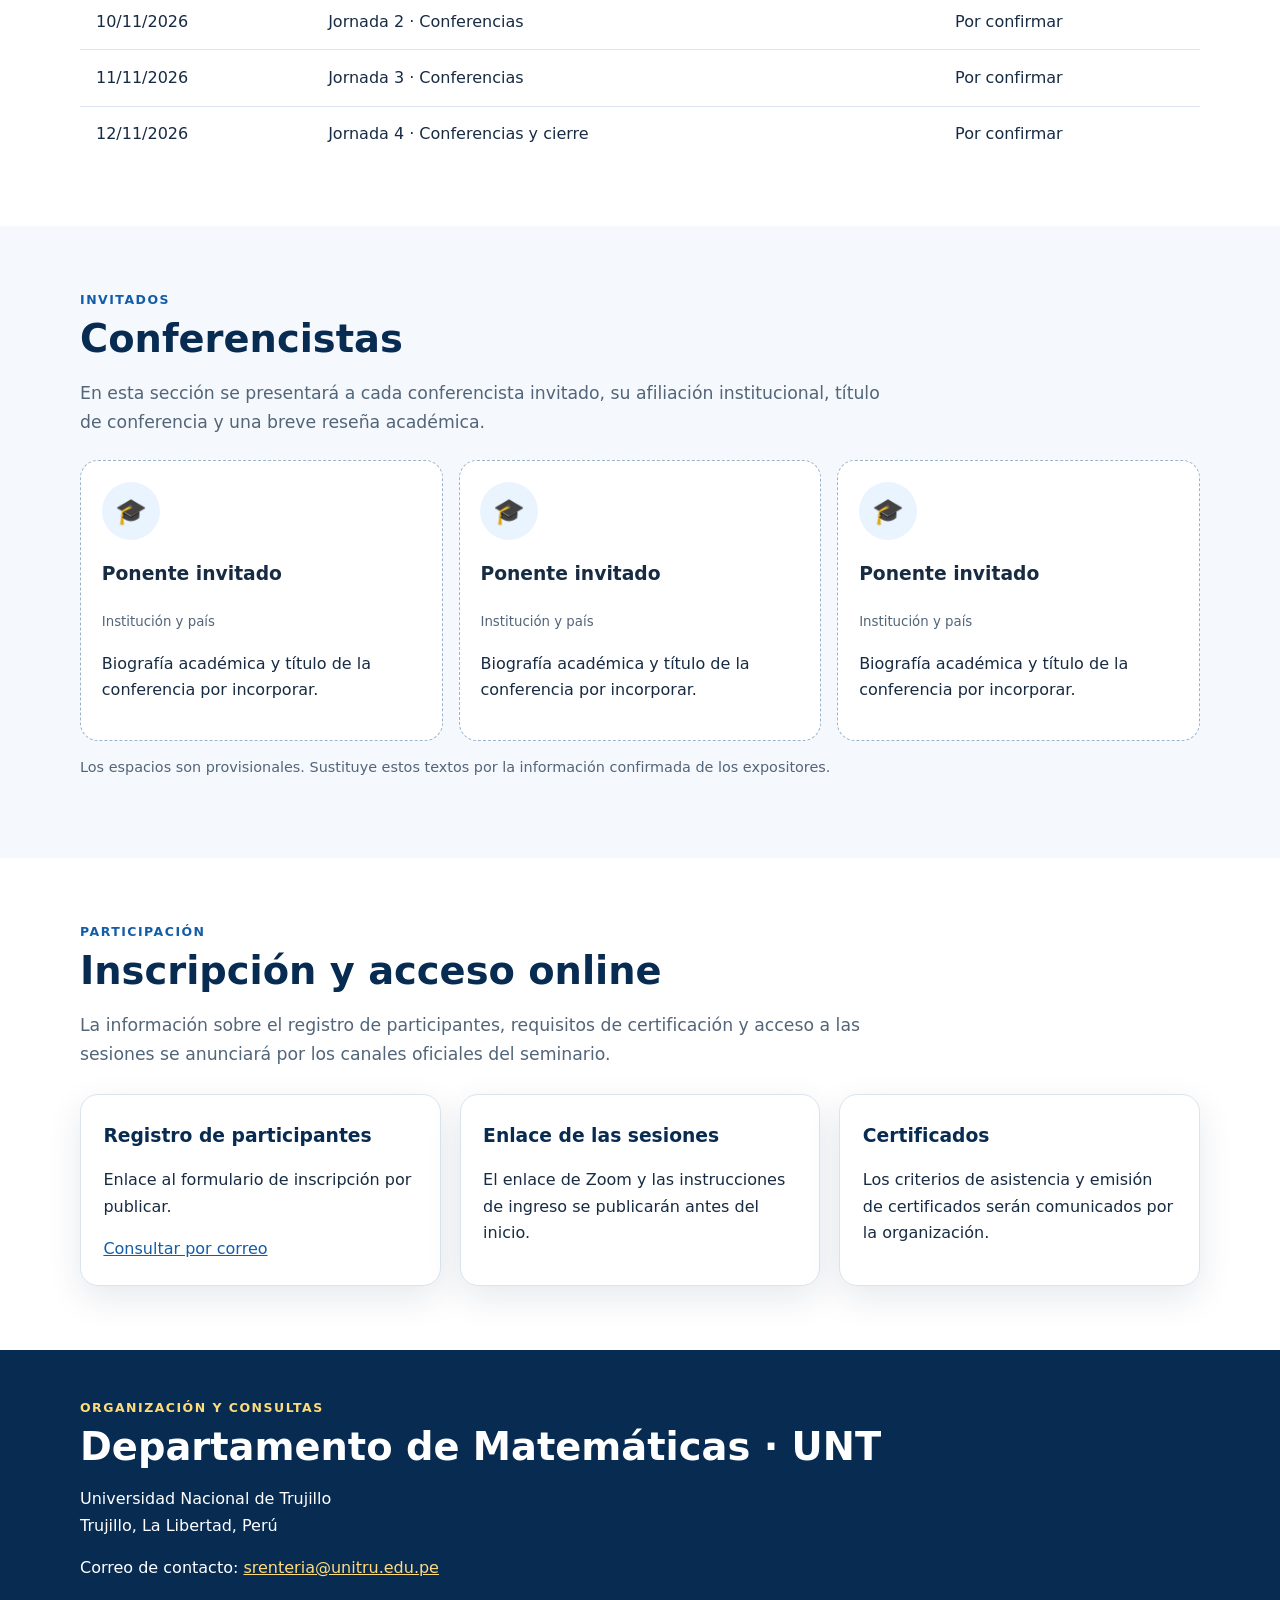
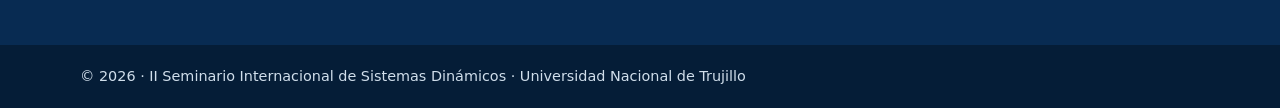
==== commit b9318932: "Actualización del programa del seminario" ====
--- a/index.html
+++ b/index.html
@@ -100,11 +100,11 @@
 
 El programa científico abordará diversas líneas de investigación, entre ellas los sistemas dinámicos continuos y discretos, las ecuaciones diferenciales, la teoría de bifurcaciones, la dinámica topológica y compleja, los sistemas hamiltonianos y los sistemas dinámicos discontinuos, así como otras temáticas relacionadas con el desarrollo contemporáneo de esta disciplina.</p>
         <div class="grid">
-          <article class="card"><div class="icon">🎯</div><h3>Objetivo</h3><p>Contribuir al fortalecimiento de la formación matemática, académica e investigadora de estudiantes, docentes e investigadores,mediante la difusión de avances teóricos y metodológicos en sistemas dinámicos y ecuaciones diferenciales, así como de sus interrelaciones con otras áreas de las matemáticas y sus aplicaciones en diversos contextos científicos.
+          <article class="card"><div class="icon">🎯</div><h3>Objetivo</h3><p>Contribuir al fortalecimiento de la formación matemática, académica e investigadora de estudiantes, docentes e investigadores, mediante la difusión de avances teóricos y metodológicos en sistemas dinámicos y ecuaciones diferenciales, así como de sus interrelaciones con otras áreas de las matemáticas y sus aplicaciones en diversos contextos científicos.
 
 Asimismo, se propone estimular el interés por la investigación matemática, favorecer el intercambio de conocimientos entre especialistas y participantes, y propiciar espacios de discusión que permitan identificar problemas de interés común, nuevas perspectivas de estudio y posibles líneas de investigación conjunta.</p></article>
           <article class="card"><div class="icon">🌎</div><h3>Alcance internacional</h3><p>En su dimensión internacional, el seminario reunirá a
-investigadores y especialistas de Perú, Brasil y España, vinculados a reconocidas instituciones académicas y de investigación, cuya participación contribuirá al intercambio de experiencias científicas y a la difusión de diferentes enfoques y perspectivas en el estudio de los sistemas dinámicos y las ecuaciones diferenciales.
+investigadores y especialistas de Perú, Brasil, España y Estados Unidos, vinculados a reconocidas instituciones académicas y de investigación, cuya participación contribuirá al intercambio de experiencias científicas y a la difusión de diferentes enfoques y perspectivas en el estudio de los sistemas dinámicos y las ecuaciones diferenciales.
 
 La participación de conferencistas nacionales e internacionales constituirá una oportunidad para fortalecer los vínculos entre la Universidad Nacional de Trujillo y otras instituciones de educación superior, así como para promover futuras iniciativas de colaboración académica, cooperación científica y desarrollo de proyectos de investigación conjuntos.
 
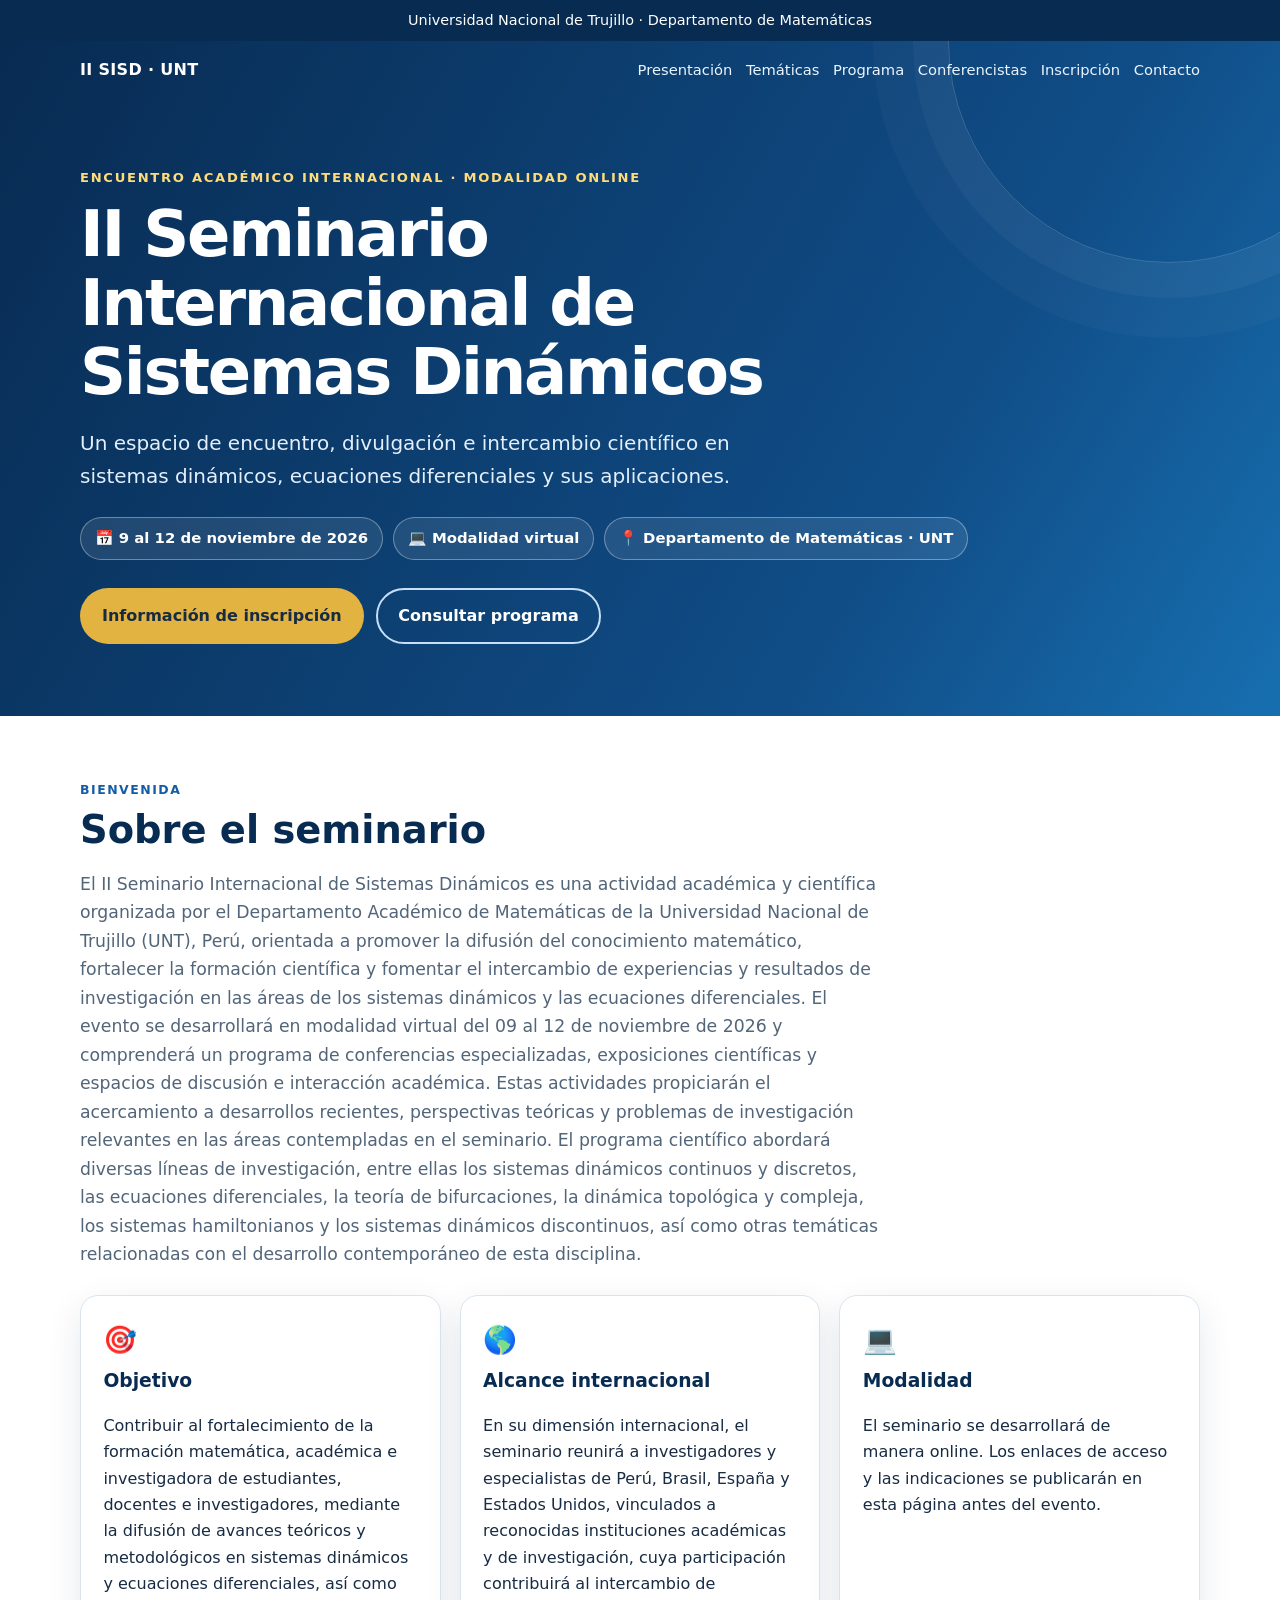
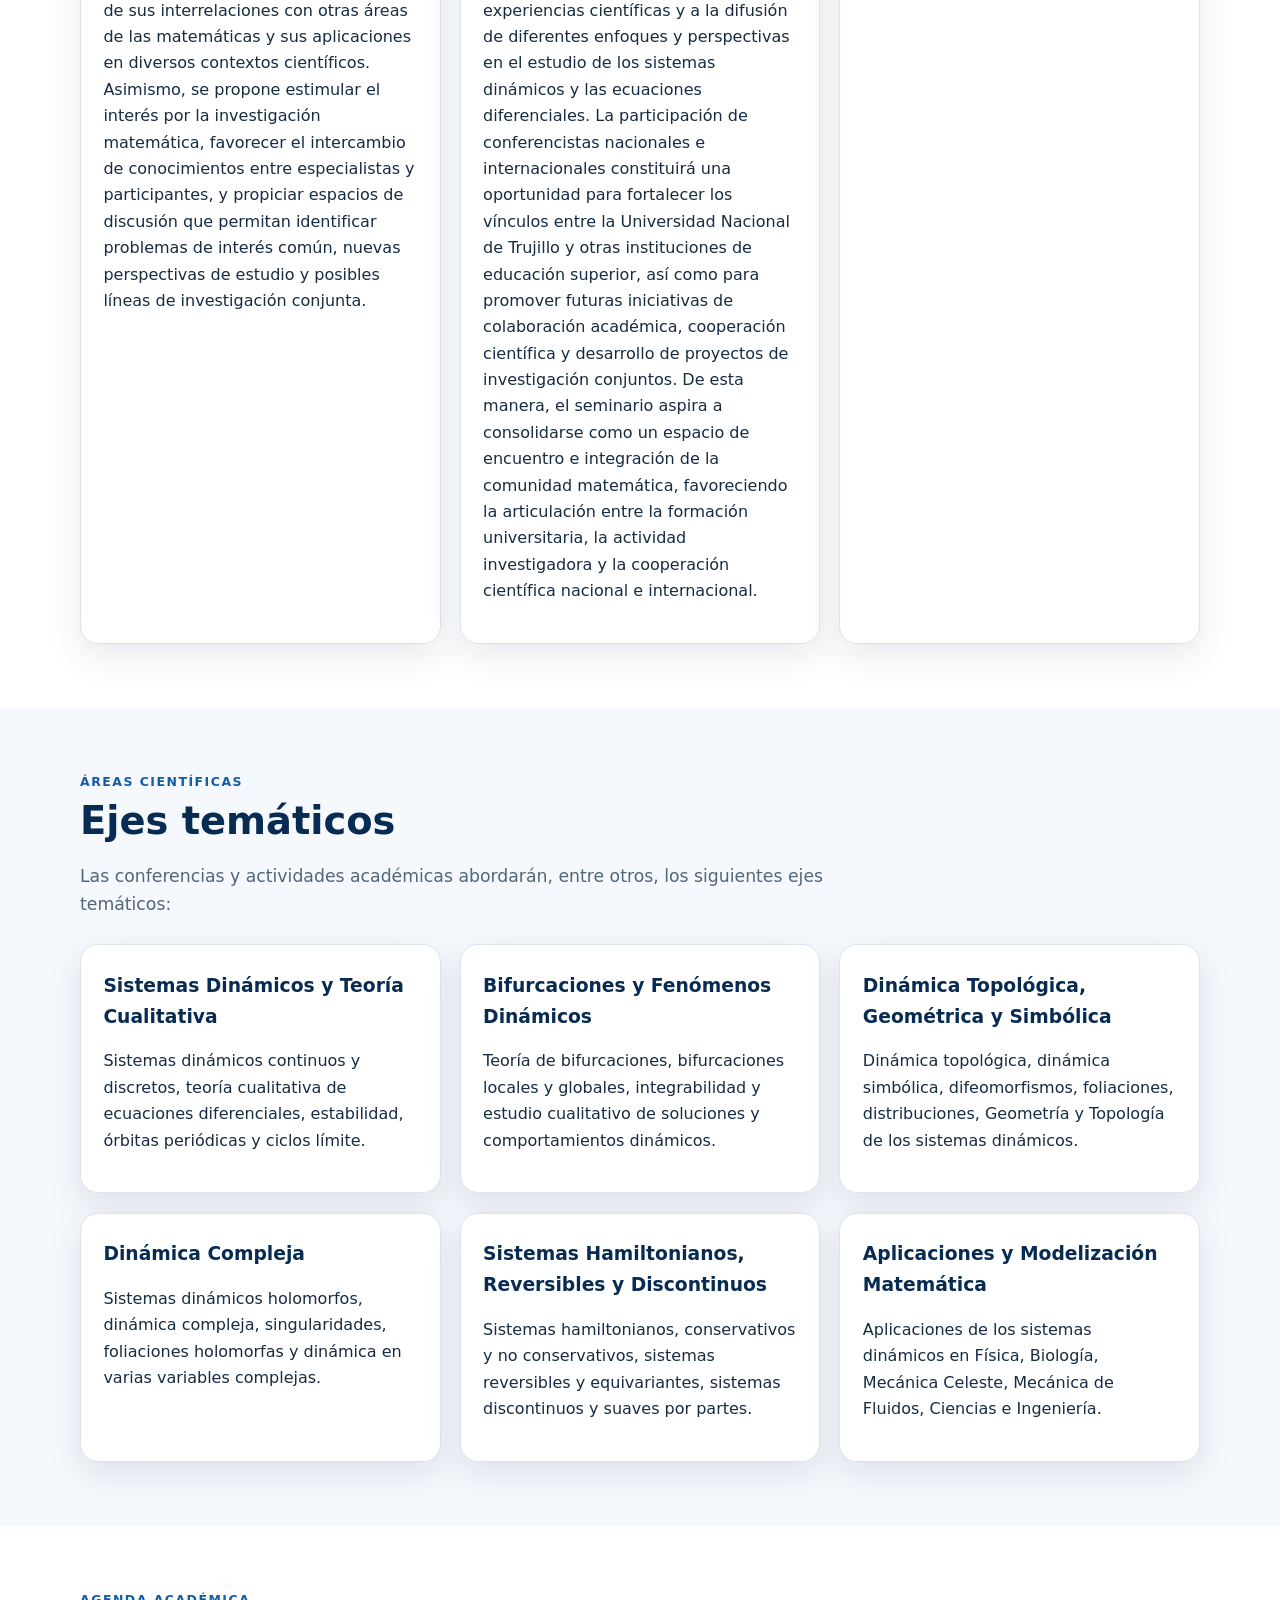
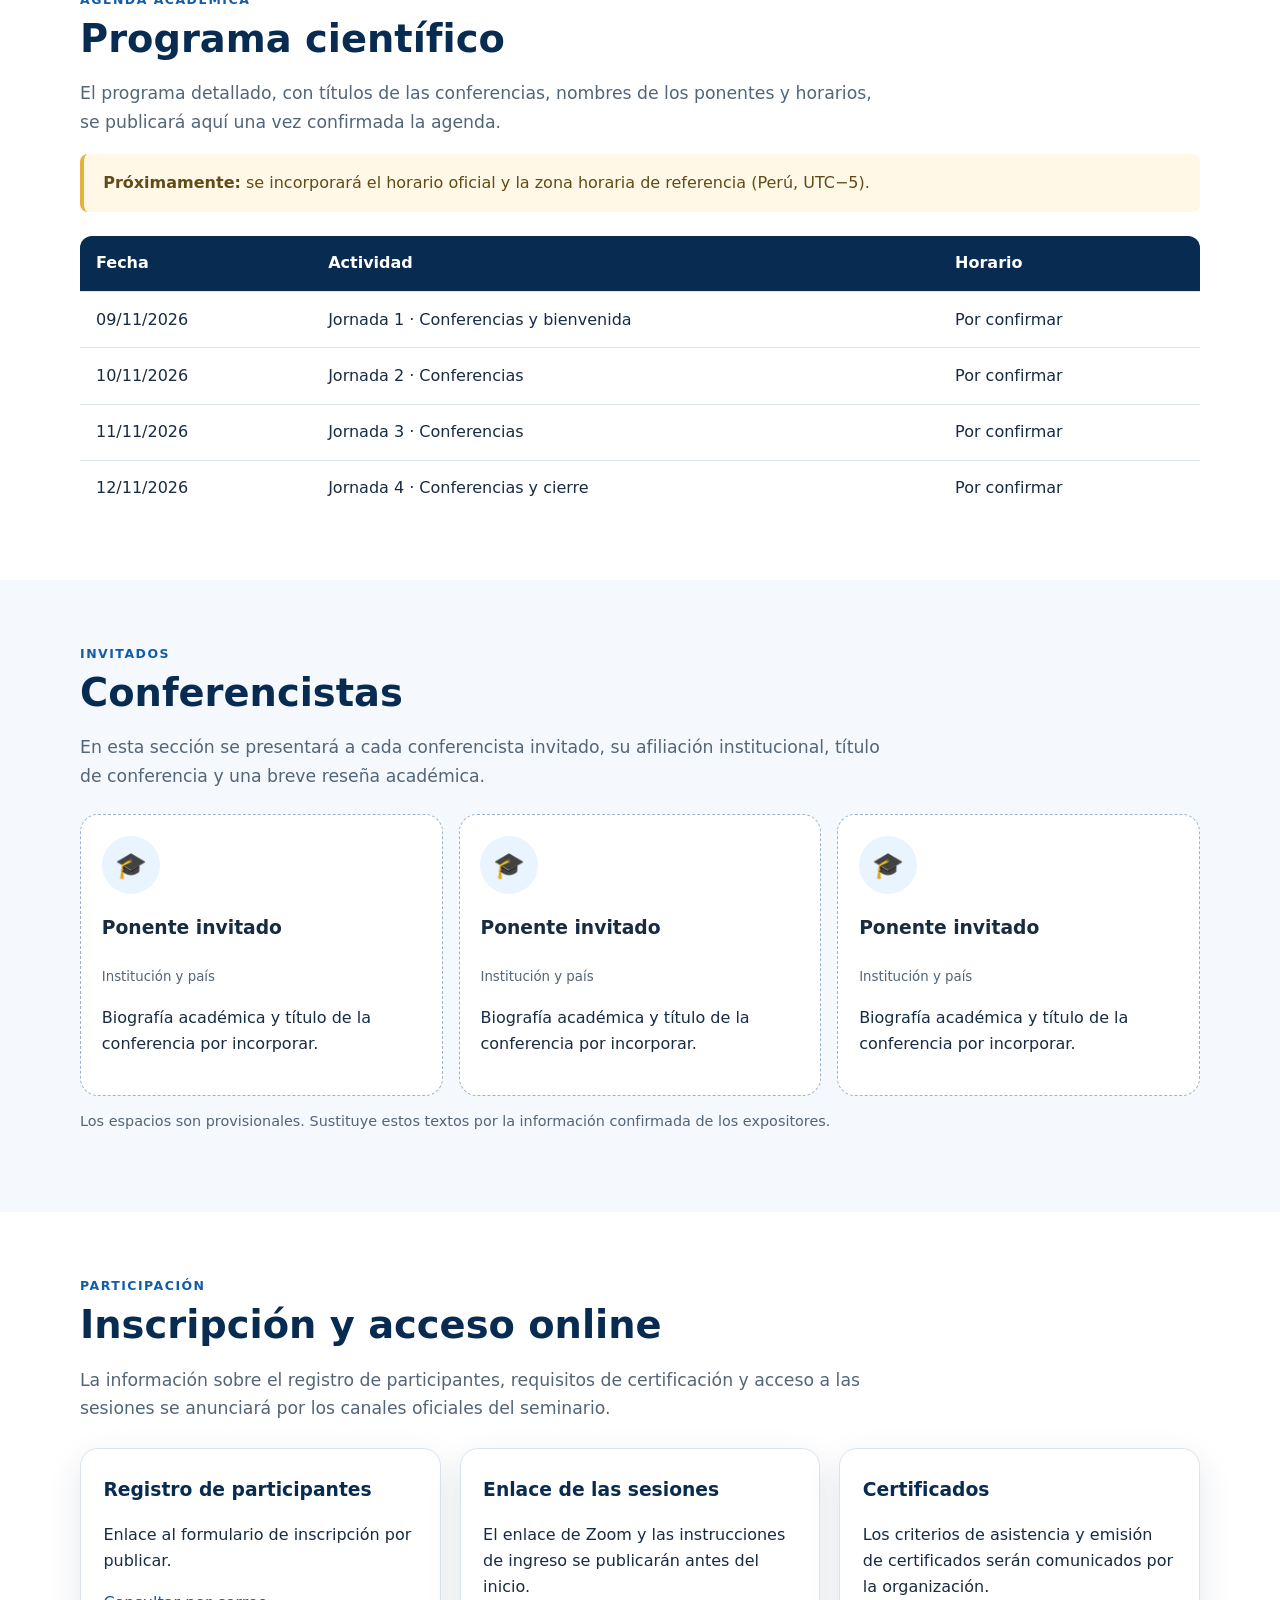
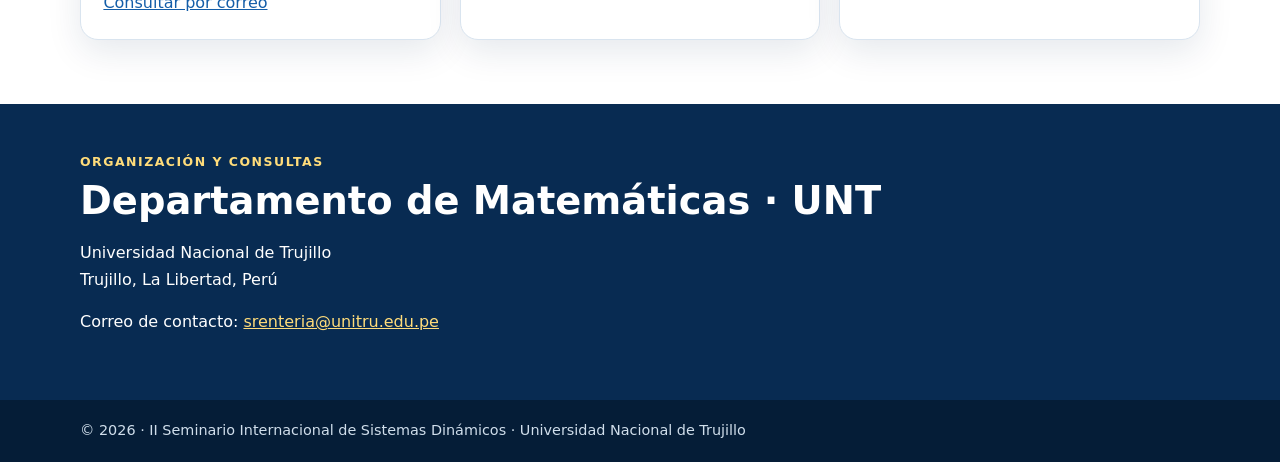
==== commit 0aea9a69: "Actualización del programa del seminario" ====
--- a/index.html
+++ b/index.html
@@ -117,14 +117,61 @@
     <section class="alt" id="tematicas">
       <div class="wrap">
         <div class="section-kicker">Áreas científicas</div>
-        <h2>Ejes temáticos</h2>
-        <p class="lead">Las conferencias y actividades podrán abordar, entre otros, los siguientes temas:</p>
-        <div class="grid">
-          <article class="card"><h3>Sistemas dinámicos</h3><p>Teoría cualitativa, estabilidad, bifurcaciones, dinámica local y global.</p></article>
-          <article class="card"><h3>Ecuaciones diferenciales</h3><p>Ecuaciones diferenciales ordinarias y parciales, existencia, comportamiento y aplicaciones.</p></article>
-          <article class="card"><h3>Aplicaciones y modelamiento</h3><p>Modelos matemáticos en física, ingeniería, ciencias naturales y otras áreas interdisciplinarias.</p></article>
-        </div>
-      </div>
+<h2>Ejes temáticos</h2>
+<p class="lead">
+  Las conferencias y actividades académicas abordarán, entre otros, los siguientes ejes temáticos:
+</p>
+
+<div class="grid">
+
+  <article class="card">
+    <h3>Sistemas Dinámicos y Teoría Cualitativa</h3>
+    <p>
+      Sistemas dinámicos continuos y discretos, teoría cualitativa de ecuaciones
+      diferenciales, estabilidad, órbitas periódicas y ciclos límite.
+    </p>
+  </article>
+
+  <article class="card">
+    <h3>Bifurcaciones y Fenómenos Dinámicos</h3>
+    <p>
+      Teoría de bifurcaciones, bifurcaciones locales y globales, integrabilidad
+      y estudio cualitativo de soluciones y comportamientos dinámicos.
+    </p>
+  </article>
+
+  <article class="card">
+    <h3>Dinámica Topológica, Geométrica y Simbólica</h3>
+    <p>
+      Dinámica topológica, dinámica simbólica, difeomorfismos, foliaciones,
+      distribuciones, Geometría y Topología de los sistemas dinámicos.
+    </p>
+  </article>
+
+  <article class="card">
+    <h3>Dinámica Compleja</h3>
+    <p>
+      Sistemas dinámicos holomorfos, dinámica compleja, singularidades,
+      foliaciones holomorfas y dinámica en varias variables complejas.
+    </p>
+  </article>
+
+  <article class="card">
+    <h3>Sistemas Hamiltonianos, Reversibles y Discontinuos</h3>
+    <p>
+      Sistemas hamiltonianos, conservativos y no conservativos, sistemas
+      reversibles y equivariantes, sistemas discontinuos y suaves por partes.
+    </p>
+  </article>
+
+  <article class="card">
+    <h3>Aplicaciones y Modelización Matemática</h3>
+    <p>
+      Aplicaciones de los sistemas dinámicos en Física, Biología, Mecánica
+      Celeste, Mecánica de Fluidos, Ciencias e Ingeniería.
+    </p>
+  </article>
+</div>
     </section>
 
     <section id="programa">
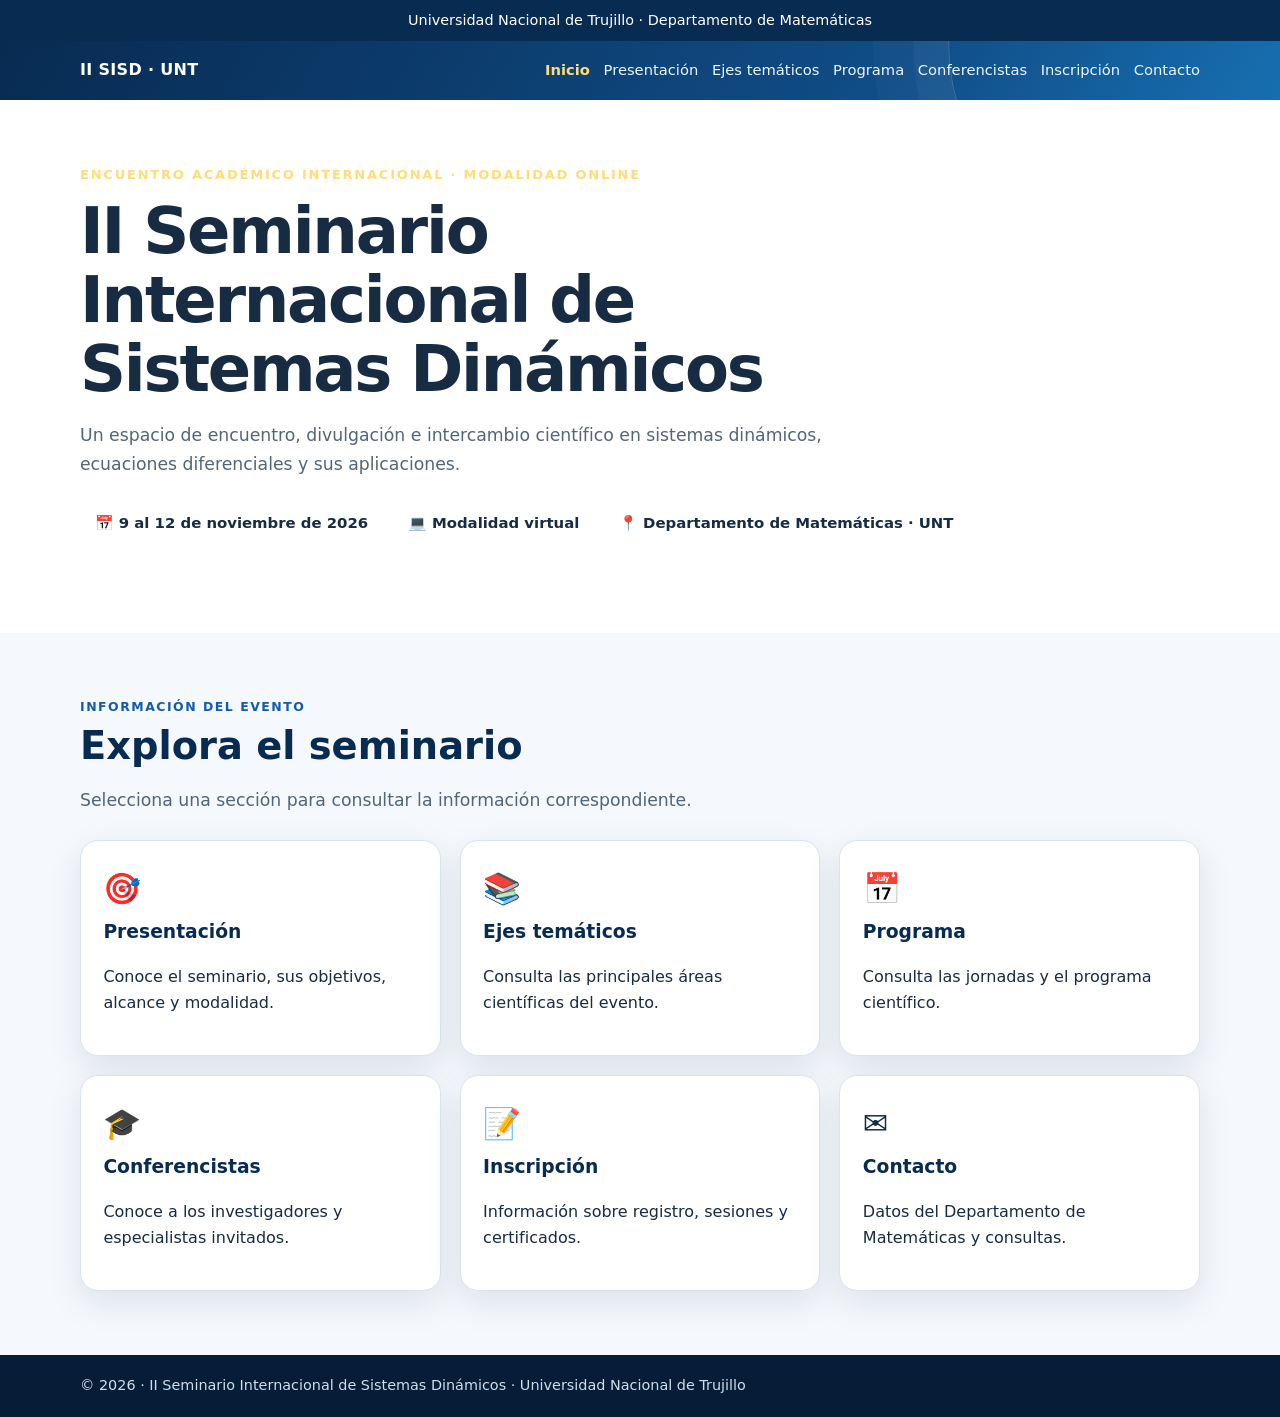
==== commit 629feeb6: "Add files via upload" ====
--- a/index.html
+++ b/index.html
@@ -1,233 +1,51 @@
 <!DOCTYPE html>
 <html lang="es">
 <head>
-  <meta charset="UTF-8">
-  <meta name="viewport" content="width=device-width, initial-scale=1">
-  <meta name="description" content="II Seminario Internacional de Sistemas Dinámicos. Departamento de Matemáticas, Universidad Nacional de Trujillo. 9 al 12 de noviembre de 2026, modalidad online.">
-  <meta name="theme-color" content="#082b52">
-  <title>II Seminario Internacional de Sistemas Dinámicos | UNT</title>
-  <style>
-    :root {
-      --navy:#082b52; --blue:#135da8; --sky:#eaf4ff; --gold:#e3b341;
-      --ink:#172b43; --muted:#526579; --white:#fff; --line:#d9e4ef;
-      --surface:#f5f8fc; --radius:18px; --shadow:0 12px 35px rgba(8,43,82,.10);
-    }
-    *{box-sizing:border-box}
-    html{scroll-behavior:smooth;scroll-padding-top:85px}
-    body{margin:0;font-family:system-ui,-apple-system,Segoe UI,Roboto,Arial,sans-serif;color:var(--ink);line-height:1.65;background:#fff}
-    a{color:var(--blue)}
-    .topbar{background:var(--navy);color:#fff;font-size:.9rem;padding:.55rem 1rem;text-align:center}
-    header{background:linear-gradient(120deg,#082b52 0%,#104d87 70%,#176fb0 100%);color:white;position:relative;overflow:hidden}
-    header:after{content:"";position:absolute;width:440px;height:440px;border:1px solid rgba(255,255,255,.18);border-radius:50%;right:-110px;top:-220px;box-shadow:0 0 0 35px rgba(255,255,255,.035),0 0 0 75px rgba(255,255,255,.025)}
-    .wrap{width:min(1120px,92%);margin:auto}
-    nav{display:flex;align-items:center;justify-content:space-between;gap:1rem;padding:1rem 0;position:relative;z-index:2}
-    .brand{font-weight:800;letter-spacing:.02em;color:#fff;text-decoration:none}
-    .navlinks{display:flex;flex-wrap:wrap;gap:.85rem}
-    .navlinks a{color:#eaf4ff;text-decoration:none;font-size:.92rem}
-    .navlinks a:hover{text-decoration:underline}
-    .hero{padding:4.2rem 0 4.5rem;position:relative;z-index:1}
-    .eyebrow{color:#ffdc7a;text-transform:uppercase;letter-spacing:.13em;font-size:.82rem;font-weight:800}
-    h1{font-size:clamp(2.2rem,5vw,4.4rem);line-height:1.08;max-width:850px;margin:.7rem 0 1rem;letter-spacing:-.035em}
-    .hero p{font-size:clamp(1.05rem,2vw,1.25rem);max-width:740px;color:#e3effb}
-    .pills{display:flex;flex-wrap:wrap;gap:.65rem;margin:1.5rem 0}
-    .pill{border:1px solid rgba(255,255,255,.35);background:rgba(255,255,255,.09);padding:.5rem .85rem;border-radius:999px;font-weight:650;font-size:.93rem}
-    .actions{display:flex;flex-wrap:wrap;gap:.8rem;margin-top:1.8rem}
-    .btn{display:inline-flex;align-items:center;justify-content:center;border-radius:999px;padding:.8rem 1.25rem;text-decoration:none;font-weight:800;border:2px solid transparent}
-    .btn.gold{background:var(--gold);color:#172b43}.btn.outline{border-color:#c7e0f8;color:white}
-    main section{padding:4rem 0}
-    section.alt{background:var(--surface)}
-    .section-kicker{color:var(--blue);font-weight:800;text-transform:uppercase;letter-spacing:.12em;font-size:.78rem}
-    h2{color:var(--navy);font-size:clamp(1.8rem,3vw,2.6rem);line-height:1.2;margin:.35rem 0 1rem}
-    .lead{max-width:800px;color:var(--muted);font-size:1.08rem}
-    .grid{display:grid;grid-template-columns:repeat(3,minmax(0,1fr));gap:1.2rem;margin-top:1.6rem}
-    .card{background:white;border:1px solid var(--line);border-radius:var(--radius);padding:1.4rem;box-shadow:var(--shadow)}
-    .card h3{margin:.2rem 0 .45rem;color:var(--navy)}
-    .icon{font-size:1.7rem}
-    .notice{background:#fff8e6;border-left:4px solid var(--gold);padding:1rem 1.2rem;border-radius:8px;color:#614b17}
-    .schedule{width:100%;border-collapse:collapse;margin-top:1.5rem;background:#fff;border-radius:12px;overflow:hidden}
-    .schedule th,.schedule td{padding:.9rem 1rem;border-bottom:1px solid var(--line);text-align:left;vertical-align:top}
-    .schedule th{background:var(--navy);color:#fff}
-    .schedule tr:last-child td{border-bottom:0}
-    .speaker-grid{display:grid;grid-template-columns:repeat(3,minmax(0,1fr));gap:1rem;margin-top:1.5rem}
-    .speaker{border:1px dashed #9bb4ca;border-radius:var(--radius);padding:1.3rem;background:#fff}
-    .avatar{width:58px;height:58px;border-radius:50%;background:var(--sky);display:grid;place-items:center;font-size:1.6rem;color:var(--blue);margin-bottom:.7rem}
-    .speaker small{color:var(--muted)}
-    .contact{background:var(--navy);color:white;padding:3rem 0}
-    .contact h2{color:white}.contact a{color:#ffdc7a}
-    footer{background:#051d37;color:#d0deeb;padding:1.2rem 0;font-size:.9rem}
-    .small{font-size:.9rem;color:var(--muted)}
-    @media(max-width:800px){.grid,.speaker-grid{grid-template-columns:1fr 1fr}.navlinks{gap:.5rem}.navlinks a{font-size:.82rem}}
-    @media(max-width:560px){nav{align-items:flex-start;flex-direction:column}.hero{padding:3rem 0}.grid,.speaker-grid{grid-template-columns:1fr}main section{padding:3rem 0}.schedule th,.schedule td{padding:.7rem;font-size:.9rem}}
-  </style>
+<meta charset="UTF-8">
+<meta name="viewport" content="width=device-width, initial-scale=1">
+<meta name="description" content="II Seminario Internacional de Sistemas Dinámicos. Universidad Nacional de Trujillo.">
+<title>Inicio | II SISD · UNT</title>
+<link rel="stylesheet" href="styles.css">
 </head>
 <body>
-  <div class="topbar">Universidad Nacional de Trujillo · Departamento de Matemáticas</div>
-  <header id="inicio">
-    <div class="wrap">
-      <nav aria-label="Navegación principal">
-        <a class="brand" href="#inicio">II SISD · UNT</a>
-        <div class="navlinks">
-          <a href="#presentacion">Presentación</a><a href="#tematicas">Temáticas</a>
-          <a href="#programa">Programa</a><a href="#ponentes">Conferencistas</a>
-          <a href="#inscripcion">Inscripción</a><a href="#contacto">Contacto</a>
-        </div>
-      </nav>
-      <div class="hero">
-        <div class="eyebrow">Encuentro académico internacional · Modalidad online</div>
-        <h1>II Seminario Internacional de Sistemas Dinámicos</h1>
-        <p>Un espacio de encuentro, divulgación e intercambio científico en sistemas dinámicos, ecuaciones diferenciales y sus aplicaciones.</p>
-        <div class="pills">
-          <span class="pill">📅 9 al 12 de noviembre de 2026</span>
-          <span class="pill">💻 Modalidad virtual</span>
-          <span class="pill">📍 Departamento de Matemáticas · UNT</span>
-        </div>
-        <div class="actions">
-          <a class="btn gold" href="#inscripcion">Información de inscripción</a>
-          <a class="btn outline" href="#programa">Consultar programa</a>
-        </div>
-      </div>
-    </div>
-  </header>
-
-  <main>
-    <section id="presentacion">
-      <div class="wrap">
-        <div class="section-kicker">Bienvenida</div>
-        <h2>Sobre el seminario</h2>
-        <p class="lead">El II Seminario Internacional de Sistemas Dinámicos es una actividad académica y científica organizada por el Departamento Académico de Matemáticas de la Universidad Nacional de Trujillo (UNT), Perú, orientada a promover la difusión del conocimiento matemático, fortalecer la formación científica y fomentar el intercambio de experiencias y resultados de investigación en las áreas de los sistemas dinámicos y las ecuaciones diferenciales.
-
-El evento se desarrollará en modalidad virtual del 09 al 12 de noviembre de 2026 y comprenderá un programa de conferencias especializadas, exposiciones científicas y espacios de discusión e interacción académica. Estas actividades propiciarán el acercamiento a desarrollos recientes, perspectivas teóricas y problemas de investigación relevantes en las áreas contempladas en el seminario.
-
-El programa científico abordará diversas líneas de investigación, entre ellas los sistemas dinámicos continuos y discretos, las ecuaciones diferenciales, la teoría de bifurcaciones, la dinámica topológica y compleja, los sistemas hamiltonianos y los sistemas dinámicos discontinuos, así como otras temáticas relacionadas con el desarrollo contemporáneo de esta disciplina.</p>
-        <div class="grid">
-          <article class="card"><div class="icon">🎯</div><h3>Objetivo</h3><p>Contribuir al fortalecimiento de la formación matemática, académica e investigadora de estudiantes, docentes e investigadores, mediante la difusión de avances teóricos y metodológicos en sistemas dinámicos y ecuaciones diferenciales, así como de sus interrelaciones con otras áreas de las matemáticas y sus aplicaciones en diversos contextos científicos.
-
-Asimismo, se propone estimular el interés por la investigación matemática, favorecer el intercambio de conocimientos entre especialistas y participantes, y propiciar espacios de discusión que permitan identificar problemas de interés común, nuevas perspectivas de estudio y posibles líneas de investigación conjunta.</p></article>
-          <article class="card"><div class="icon">🌎</div><h3>Alcance internacional</h3><p>En su dimensión internacional, el seminario reunirá a
-investigadores y especialistas de Perú, Brasil, España y Estados Unidos, vinculados a reconocidas instituciones académicas y de investigación, cuya participación contribuirá al intercambio de experiencias científicas y a la difusión de diferentes enfoques y perspectivas en el estudio de los sistemas dinámicos y las ecuaciones diferenciales.
-
-La participación de conferencistas nacionales e internacionales constituirá una oportunidad para fortalecer los vínculos entre la Universidad Nacional de Trujillo y otras instituciones de educación superior, así como para promover futuras iniciativas de colaboración académica, cooperación científica y desarrollo de proyectos de investigación conjuntos.
-
-De esta manera, el seminario aspira a consolidarse como un espacio de encuentro e integración de la comunidad matemática, favoreciendo la articulación entre la formación universitaria, la actividad investigadora y la cooperación científica nacional e internacional.</p></article>
-          <article class="card"><div class="icon">💻</div><h3>Modalidad</h3><p>El seminario se desarrollará de manera online. Los enlaces de acceso y las indicaciones se publicarán en esta página antes del evento.</p></article>
-        </div>
-      </div>
-    </section>
-
-    <section class="alt" id="tematicas">
-      <div class="wrap">
-        <div class="section-kicker">Áreas científicas</div>
-<h2>Ejes temáticos</h2>
-<p class="lead">
-  Las conferencias y actividades académicas abordarán, entre otros, los siguientes ejes temáticos:
-</p>
-
+<div class="topbar">Universidad Nacional de Trujillo · Departamento de Matemáticas</div>
+<header>
+<div class="wrap">
+<nav aria-label="Navegación principal">
+<a class="brand" href="index.html">II SISD · UNT</a>
+<div class="navlinks"><a href="index.html" style="color:#ffdc7a;font-weight:800">Inicio</a><a href="presentacion.html">Presentación</a><a href="tematicas.html">Ejes temáticos</a><a href="programa.html">Programa</a><a href="ponentes.html">Conferencistas</a><a href="inscripcion.html">Inscripción</a><a href="contacto.html">Contacto</a></div>
+</nav>
+</div>
+</header>
+<main>
+<section>
+<div class="wrap">
+<div class="eyebrow">Encuentro académico internacional · Modalidad online</div>
+<h1>II Seminario Internacional de Sistemas Dinámicos</h1>
+<p class="lead">Un espacio de encuentro, divulgación e intercambio científico en sistemas dinámicos, ecuaciones diferenciales y sus aplicaciones.</p>
+<div class="pills">
+<span class="pill">📅 9 al 12 de noviembre de 2026</span>
+<span class="pill">💻 Modalidad virtual</span>
+<span class="pill">📍 Departamento de Matemáticas · UNT</span>
+</div>
+</div>
+</section>
+<section class="alt">
+<div class="wrap">
+<div class="section-kicker">Información del evento</div>
+<h2>Explora el seminario</h2>
+<p class="lead">Selecciona una sección para consultar la información correspondiente.</p>
 <div class="grid">
-
-  <article class="card">
-    <h3>Sistemas Dinámicos y Teoría Cualitativa</h3>
-    <p>
-      Sistemas dinámicos continuos y discretos, teoría cualitativa de ecuaciones
-      diferenciales, estabilidad, órbitas periódicas y ciclos límite.
-    </p>
-  </article>
-
-  <article class="card">
-    <h3>Bifurcaciones y Fenómenos Dinámicos</h3>
-    <p>
-      Teoría de bifurcaciones, bifurcaciones locales y globales, integrabilidad
-      y estudio cualitativo de soluciones y comportamientos dinámicos.
-    </p>
-  </article>
-
-  <article class="card">
-    <h3>Dinámica Topológica, Geométrica y Simbólica</h3>
-    <p>
-      Dinámica topológica, dinámica simbólica, difeomorfismos, foliaciones,
-      distribuciones, Geometría y Topología de los sistemas dinámicos.
-    </p>
-  </article>
-
-  <article class="card">
-    <h3>Dinámica Compleja</h3>
-    <p>
-      Sistemas dinámicos holomorfos, dinámica compleja, singularidades,
-      foliaciones holomorfas y dinámica en varias variables complejas.
-    </p>
-  </article>
-
-  <article class="card">
-    <h3>Sistemas Hamiltonianos, Reversibles y Discontinuos</h3>
-    <p>
-      Sistemas hamiltonianos, conservativos y no conservativos, sistemas
-      reversibles y equivariantes, sistemas discontinuos y suaves por partes.
-    </p>
-  </article>
-
-  <article class="card">
-    <h3>Aplicaciones y Modelización Matemática</h3>
-    <p>
-      Aplicaciones de los sistemas dinámicos en Física, Biología, Mecánica
-      Celeste, Mecánica de Fluidos, Ciencias e Ingeniería.
-    </p>
-  </article>
+<a class="card card-link" href="presentacion.html"><div class="icon">🎯</div><h3>Presentación</h3><p>Conoce el seminario, sus objetivos, alcance y modalidad.</p></a>
+<a class="card card-link" href="tematicas.html"><div class="icon">📚</div><h3>Ejes temáticos</h3><p>Consulta las principales áreas científicas del evento.</p></a>
+<a class="card card-link" href="programa.html"><div class="icon">📅</div><h3>Programa</h3><p>Consulta las jornadas y el programa científico.</p></a>
+<a class="card card-link" href="ponentes.html"><div class="icon">🎓</div><h3>Conferencistas</h3><p>Conoce a los investigadores y especialistas invitados.</p></a>
+<a class="card card-link" href="inscripcion.html"><div class="icon">📝</div><h3>Inscripción</h3><p>Información sobre registro, sesiones y certificados.</p></a>
+<a class="card card-link" href="contacto.html"><div class="icon">✉️</div><h3>Contacto</h3><p>Datos del Departamento de Matemáticas y consultas.</p></a>
 </div>
-    </section>
-
-    <section id="programa">
-      <div class="wrap">
-        <div class="section-kicker">Agenda académica</div>
-        <h2>Programa científico</h2>
-        <p class="lead">El programa detallado, con títulos de las conferencias, nombres de los ponentes y horarios, se publicará aquí una vez confirmada la agenda.</p>
-        <div class="notice"><strong>Próximamente:</strong> se incorporará el horario oficial y la zona horaria de referencia (Perú, UTC−5).</div>
-        <table class="schedule">
-          <thead><tr><th>Fecha</th><th>Actividad</th><th>Horario</th></tr></thead>
-          <tbody>
-            <tr><td>09/11/2026</td><td>Jornada 1 · Conferencias y bienvenida</td><td>Por confirmar</td></tr>
-            <tr><td>10/11/2026</td><td>Jornada 2 · Conferencias</td><td>Por confirmar</td></tr>
-            <tr><td>11/11/2026</td><td>Jornada 3 · Conferencias</td><td>Por confirmar</td></tr>
-            <tr><td>12/11/2026</td><td>Jornada 4 · Conferencias y cierre</td><td>Por confirmar</td></tr>
-          </tbody>
-        </table>
-      </div>
-    </section>
-
-    <section class="alt" id="ponentes">
-      <div class="wrap">
-        <div class="section-kicker">Invitados</div>
-        <h2>Conferencistas</h2>
-        <p class="lead">En esta sección se presentará a cada conferencista invitado, su afiliación institucional, título de conferencia y una breve reseña académica.</p>
-        <div class="speaker-grid">
-          <article class="speaker"><div class="avatar">🎓</div><h3>Ponente invitado</h3><small>Institución y país</small><p>Biografía académica y título de la conferencia por incorporar.</p></article>
-          <article class="speaker"><div class="avatar">🎓</div><h3>Ponente invitado</h3><small>Institución y país</small><p>Biografía académica y título de la conferencia por incorporar.</p></article>
-          <article class="speaker"><div class="avatar">🎓</div><h3>Ponente invitado</h3><small>Institución y país</small><p>Biografía académica y título de la conferencia por incorporar.</p></article>
-        </div>
-        <p class="small">Los espacios son provisionales. Sustituye estos textos por la información confirmada de los expositores.</p>
-      </div>
-    </section>
-
-    <section id="inscripcion">
-      <div class="wrap">
-        <div class="section-kicker">Participación</div>
-        <h2>Inscripción y acceso online</h2>
-        <p class="lead">La información sobre el registro de participantes, requisitos de certificación y acceso a las sesiones se anunciará por los canales oficiales del seminario.</p>
-        <div class="grid">
-          <article class="card"><h3>Registro de participantes</h3><p>Enlace al formulario de inscripción por publicar.</p><a href="mailto:matematicas@unitru.edu.pe?subject=Consulta%20sobre%20inscripci%C3%B3n%20al%20II%20Seminario%20Internacional%20de%20Sistemas%20Din%C3%A1micos">Consultar por correo</a></article>
-          <article class="card"><h3>Enlace de las sesiones</h3><p>El enlace de Zoom y las instrucciones de ingreso se publicarán antes del inicio.</p></article>
-          <article class="card"><h3>Certificados</h3><p>Los criterios de asistencia y emisión de certificados serán comunicados por la organización.</p></article>
-        </div>
-      </div>
-    </section>
-  </main>
-
-  <section class="contact" id="contacto">
-    <div class="wrap">
-      <div class="section-kicker" style="color:#ffdc7a">Organización y consultas</div>
-      <h2>Departamento de Matemáticas · UNT</h2>
-      <p>Universidad Nacional de Trujillo<br>Trujillo, La Libertad, Perú</p>
-      <p>Correo de contacto: <a href="mailto:REEMPLAZAR_CORREO@ejemplo.com">srenteria@unitru.edu.pe</a></p>
-    </div>
-  </section>
-  <footer><div class="wrap">© 2026 · II Seminario Internacional de Sistemas Dinámicos · Universidad Nacional de Trujillo</div></footer>
+</div>
+</section>
+</main>
+<footer><div class="wrap">© 2026 · II Seminario Internacional de Sistemas Dinámicos · Universidad Nacional de Trujillo</div></footer>
 </body>
-</html>
+</html>
--- a/styles.css
+++ b/styles.css
@@ -0,0 +1,55 @@
+
+:root{
+  --navy:#082b52; --blue:#135da8; --sky:#eaf4ff; --gold:#e3b341;
+  --ink:#172b43; --muted:#526579; --white:#fff; --line:#d9e4ef;
+  --surface:#f5f8fc; --radius:18px; --shadow:0 12px 35px rgba(8,43,82,.10);
+}
+*{box-sizing:border-box}
+html{scroll-behavior:smooth}
+body{margin:0;font-family:system-ui,-apple-system,Segoe UI,Roboto,Arial,sans-serif;color:var(--ink);line-height:1.65;background:#fff}
+a{color:var(--blue)}
+.topbar{background:var(--navy);color:#fff;font-size:.9rem;padding:.55rem 1rem;text-align:center}
+header{background:linear-gradient(120deg,#082b52 0%,#104d87 70%,#176fb0 100%);color:white;position:relative;overflow:hidden}
+header:after{content:"";position:absolute;width:440px;height:440px;border:1px solid rgba(255,255,255,.18);border-radius:50%;right:-110px;top:-220px;box-shadow:0 0 0 35px rgba(255,255,255,.035),0 0 0 75px rgba(255,255,255,.025)}
+.wrap{width:min(1120px,92%);margin:auto}
+nav{display:flex;align-items:center;justify-content:space-between;gap:1rem;padding:1rem 0;position:relative;z-index:2}
+.brand{font-weight:800;letter-spacing:.02em;color:#fff;text-decoration:none}
+.navlinks{display:flex;flex-wrap:wrap;gap:.85rem}
+.navlinks a{color:#eaf4ff;text-decoration:none;font-size:.92rem}
+.navlinks a:hover{color:#ffdc7a}
+.hero{padding:4.2rem 0 4.5rem;position:relative;z-index:1}
+.eyebrow{color:#ffdc7a;text-transform:uppercase;letter-spacing:.13em;font-size:.82rem;font-weight:800}
+h1{font-size:clamp(2.2rem,5vw,4.4rem);line-height:1.08;max-width:850px;margin:.7rem 0 1rem;letter-spacing:-.035em}
+h2{color:var(--navy);font-size:clamp(1.8rem,3vw,2.6rem);line-height:1.2;margin:.35rem 0 1rem}
+h3{color:var(--navy)}
+.hero p{font-size:clamp(1.05rem,2vw,1.25rem);max-width:740px;color:#e3effb}
+.pills,.actions{display:flex;flex-wrap:wrap;gap:.65rem}
+.pills{margin:1.5rem 0}.actions{margin-top:1.8rem}
+.pill{border:1px solid rgba(255,255,255,.35);background:rgba(255,255,255,.09);padding:.5rem .85rem;border-radius:999px;font-weight:650;font-size:.93rem}
+.btn{display:inline-flex;align-items:center;justify-content:center;border-radius:999px;padding:.8rem 1.25rem;text-decoration:none;font-weight:800;border:2px solid transparent}
+.btn.gold{background:var(--gold);color:#172b43}.btn.outline{border-color:#c7e0f8;color:white}
+main section{padding:4rem 0}
+section.alt{background:var(--surface)}
+.section-kicker{color:var(--blue);font-weight:800;text-transform:uppercase;letter-spacing:.12em;font-size:.78rem}
+.lead{max-width:800px;color:var(--muted);font-size:1.08rem}
+.grid{display:grid;grid-template-columns:repeat(3,minmax(0,1fr));gap:1.2rem;margin-top:1.6rem}
+.card{background:white;border:1px solid var(--line);border-radius:var(--radius);padding:1.4rem;box-shadow:var(--shadow)}
+.card h3{margin:.2rem 0 .45rem}
+.card-link{display:block;text-decoration:none;color:inherit;transition:transform .2s,box-shadow .2s}
+.card-link:hover{transform:translateY(-4px);box-shadow:0 16px 40px rgba(8,43,82,.16)}
+.icon{font-size:1.9rem}
+.notice{background:#fff8e6;border-left:4px solid var(--gold);padding:1rem 1.2rem;border-radius:8px;color:#614b17}
+.schedule{width:100%;border-collapse:collapse;margin-top:1.5rem;background:#fff;border-radius:12px;overflow:hidden}
+.schedule th,.schedule td{padding:.9rem 1rem;border-bottom:1px solid var(--line);text-align:left;vertical-align:top}
+.schedule th{background:var(--navy);color:#fff}
+.schedule tr:last-child td{border-bottom:0}
+.speaker-grid{display:grid;grid-template-columns:repeat(3,minmax(0,1fr));gap:1rem;margin-top:1.5rem}
+.speaker{border:1px dashed #9bb4ca;border-radius:var(--radius);padding:1.3rem;background:#fff}
+.avatar{width:58px;height:58px;border-radius:50%;background:var(--sky);display:grid;place-items:center;font-size:1.6rem;color:var(--blue);margin-bottom:.7rem}
+.speaker small,.small{color:var(--muted)}
+.contact{background:var(--navy);color:white;padding:3rem 0}
+.contact h2{color:white}.contact a{color:#ffdc7a}
+footer{background:#051d37;color:#d0deeb;padding:1.2rem 0;font-size:.9rem}
+.back{display:inline-block;margin-top:1rem;font-weight:700;text-decoration:none}
+@media(max-width:800px){.grid,.speaker-grid{grid-template-columns:1fr 1fr}.navlinks{gap:.5rem}.navlinks a{font-size:.82rem}}
+@media(max-width:560px){nav{align-items:flex-start;flex-direction:column}.hero{padding:3rem 0}.grid,.speaker-grid{grid-template-columns:1fr}main section{padding:3rem 0}.schedule th,.schedule td{padding:.7rem;font-size:.9rem}}
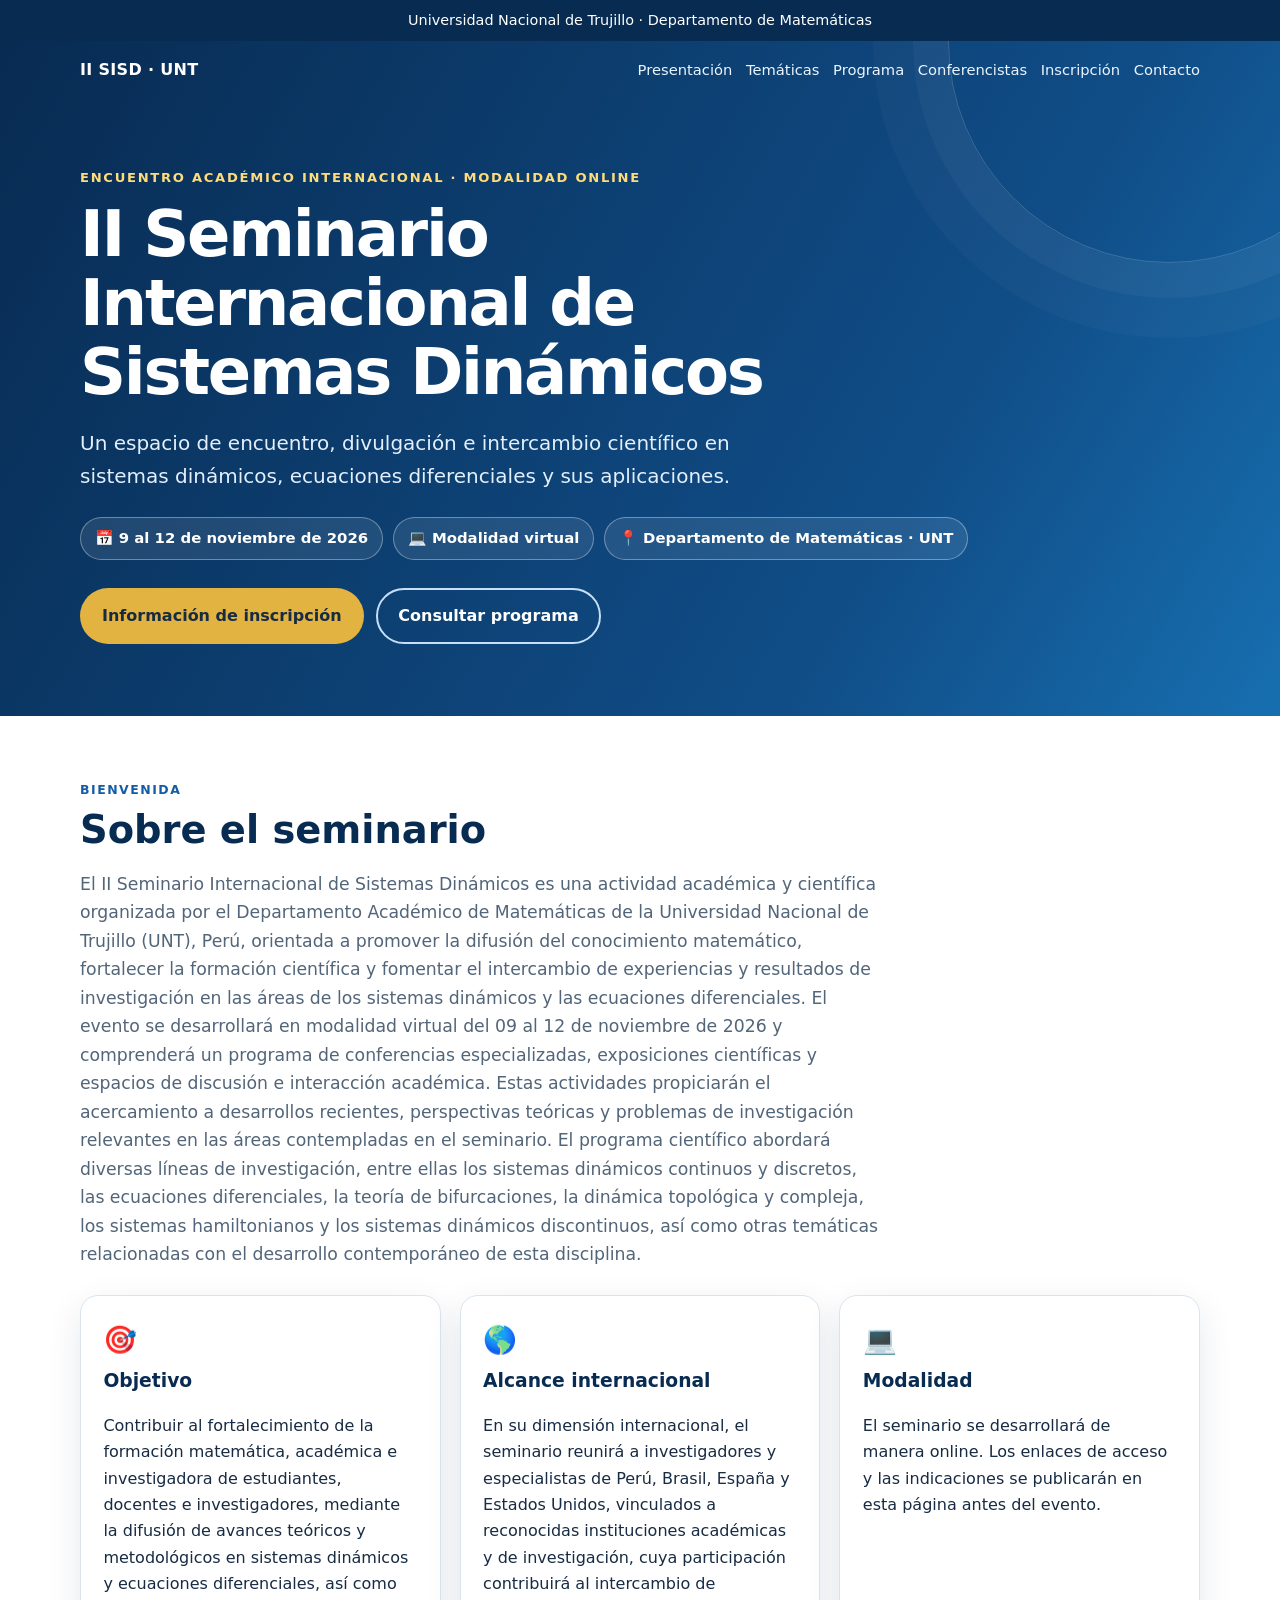
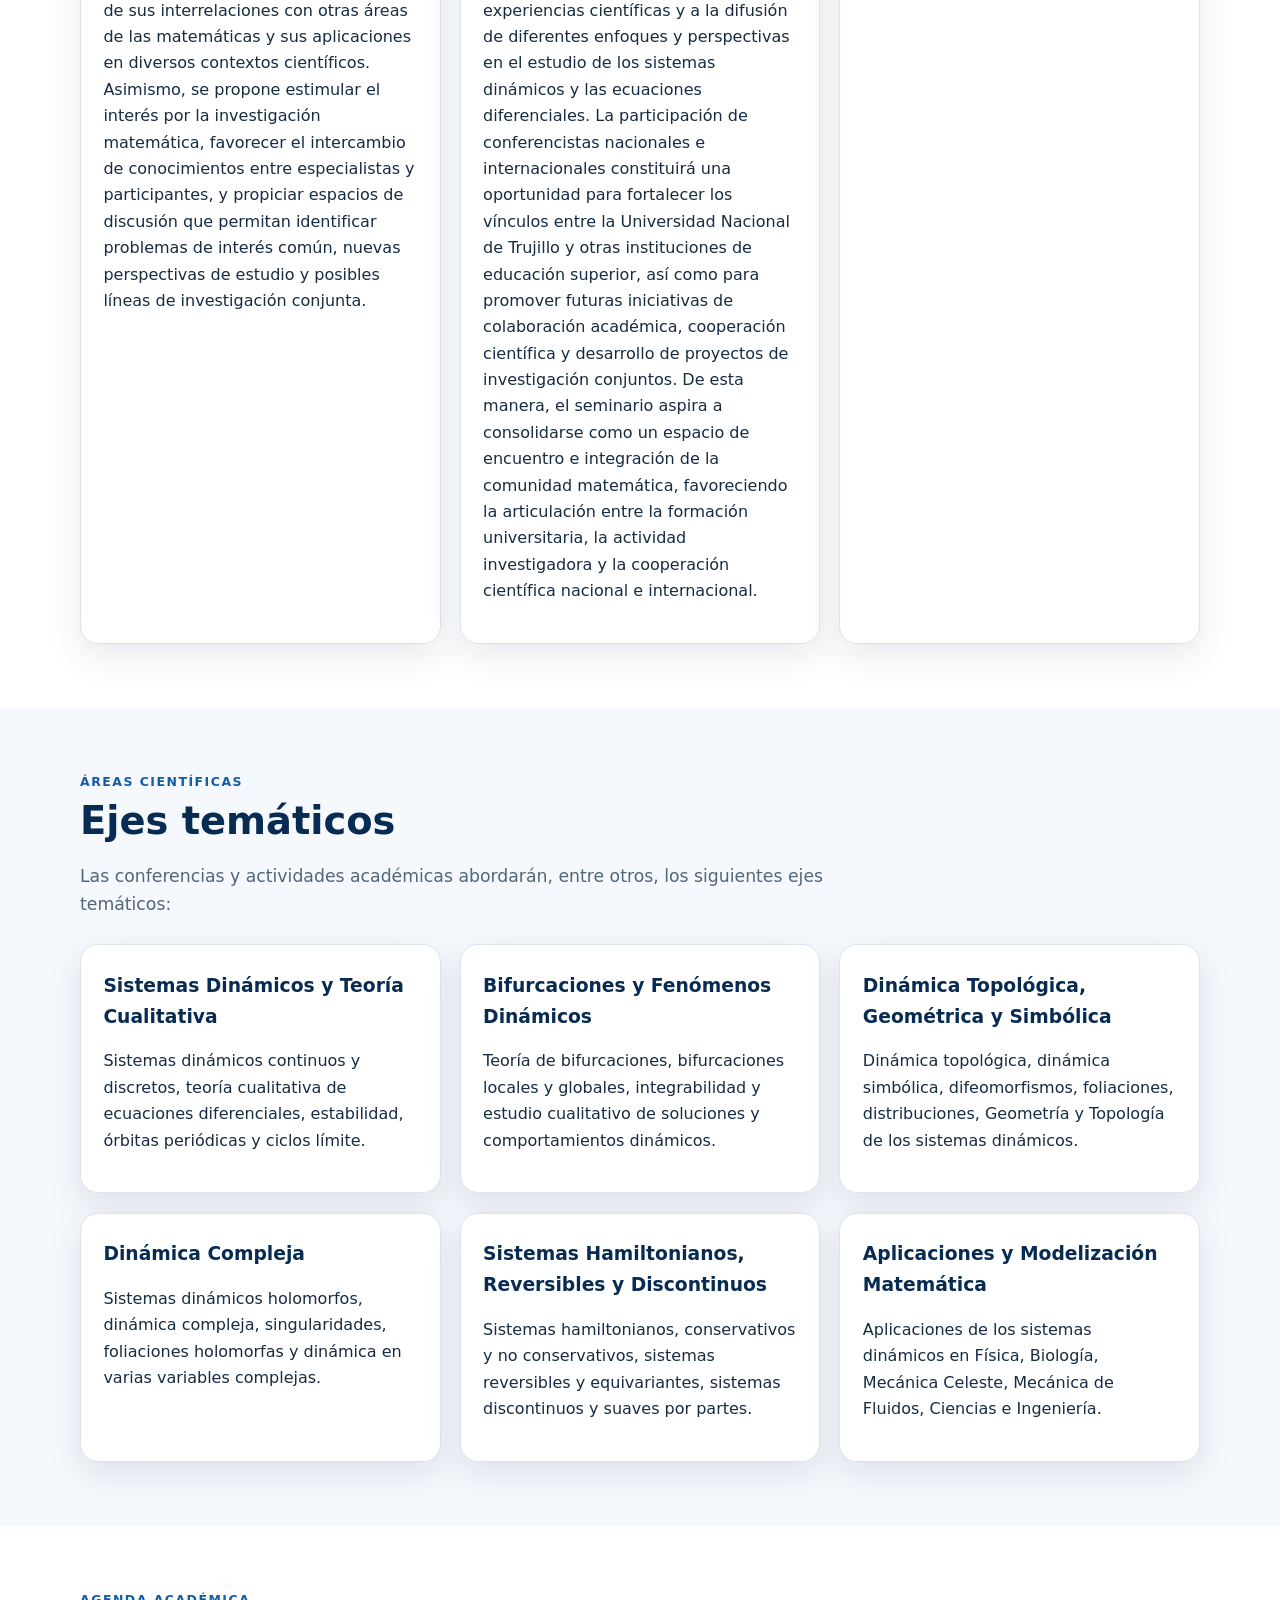
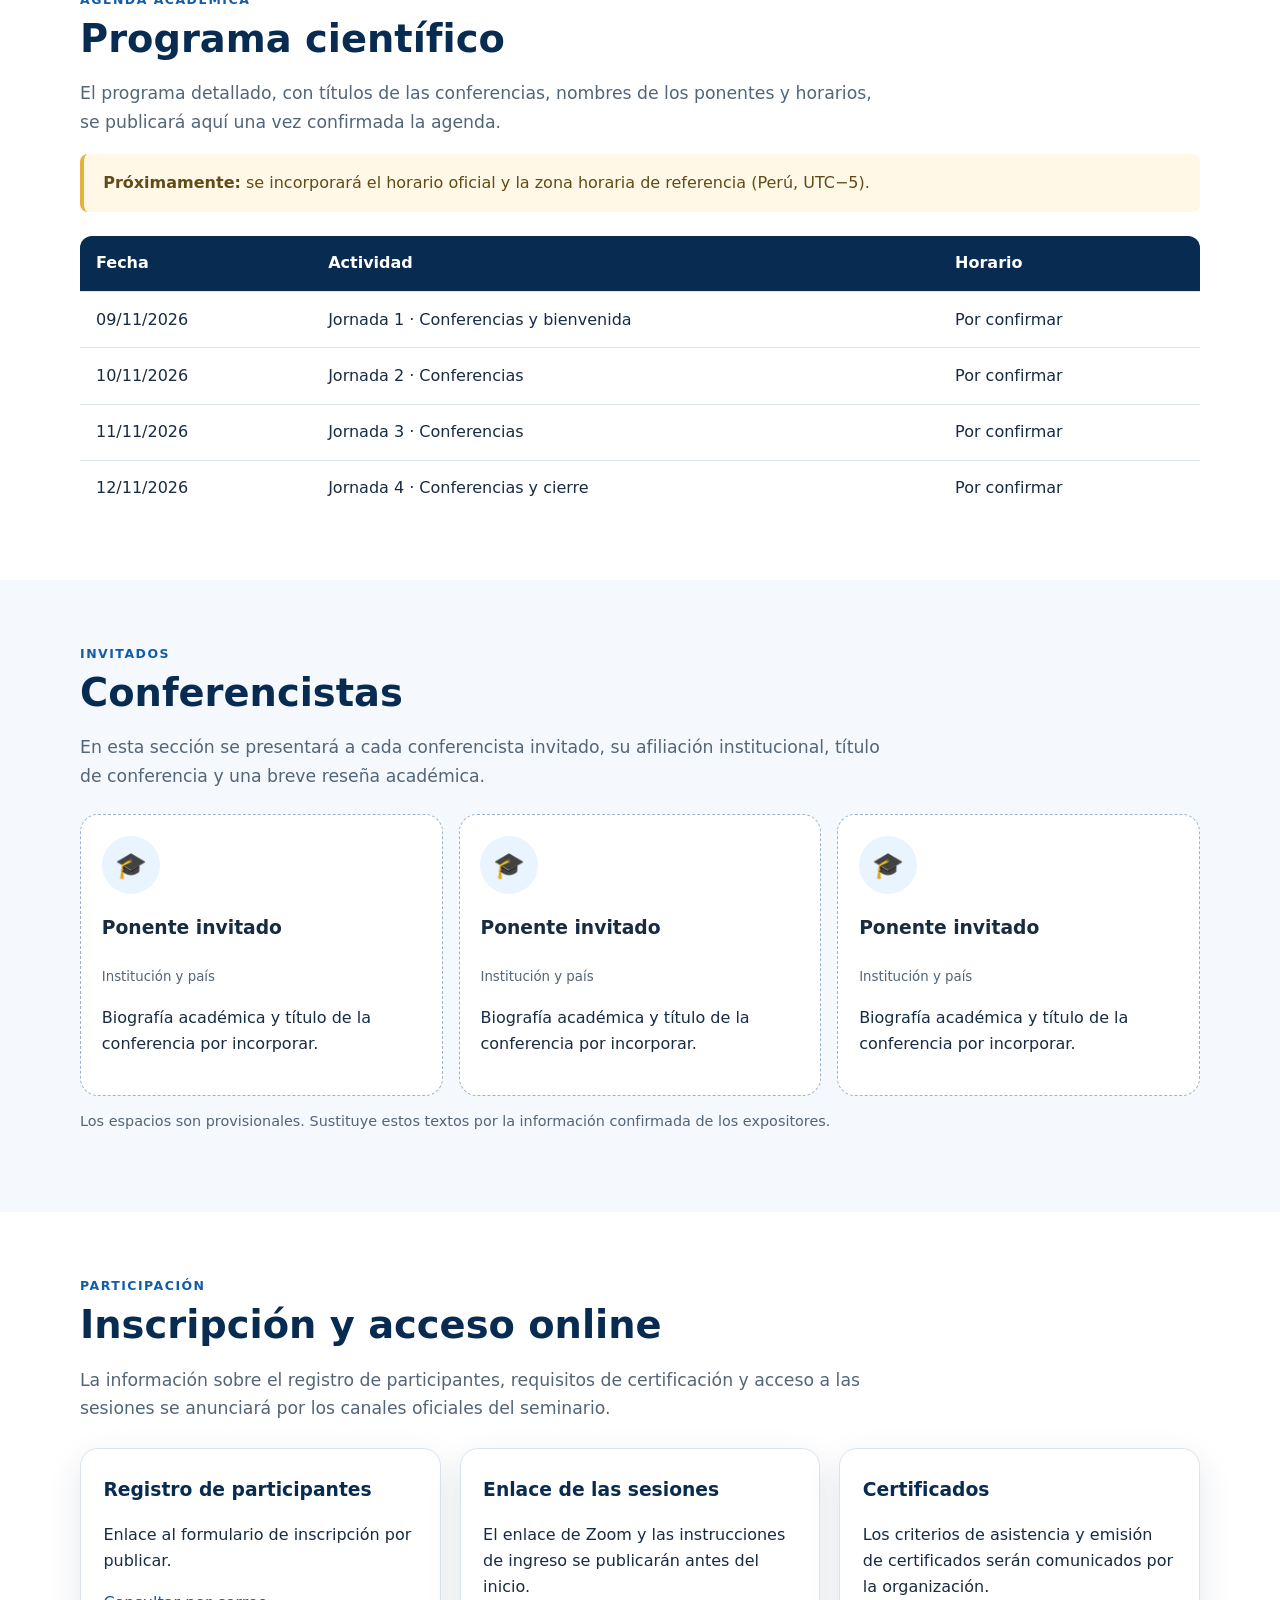
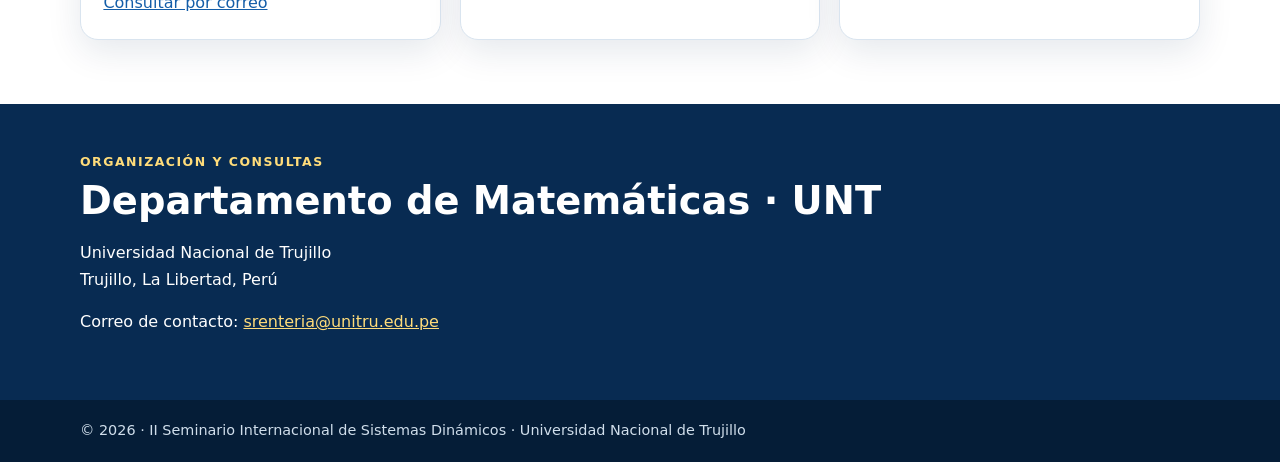
==== commit 9d1e3f55: "Rename index_INICIO.html to index.html" ====
--- a/index.html
+++ b/index.html
@@ -1,51 +1,233 @@
 <!DOCTYPE html>
 <html lang="es">
 <head>
-<meta charset="UTF-8">
-<meta name="viewport" content="width=device-width, initial-scale=1">
-<meta name="description" content="II Seminario Internacional de Sistemas Dinámicos. Universidad Nacional de Trujillo.">
-<title>Inicio | II SISD · UNT</title>
-<link rel="stylesheet" href="styles.css">
+  <meta charset="UTF-8">
+  <meta name="viewport" content="width=device-width, initial-scale=1">
+  <meta name="description" content="II Seminario Internacional de Sistemas Dinámicos. Departamento de Matemáticas, Universidad Nacional de Trujillo. 9 al 12 de noviembre de 2026, modalidad online.">
+  <meta name="theme-color" content="#082b52">
+  <title>II Seminario Internacional de Sistemas Dinámicos | UNT</title>
+  <style>
+    :root {
+      --navy:#082b52; --blue:#135da8; --sky:#eaf4ff; --gold:#e3b341;
+      --ink:#172b43; --muted:#526579; --white:#fff; --line:#d9e4ef;
+      --surface:#f5f8fc; --radius:18px; --shadow:0 12px 35px rgba(8,43,82,.10);
+    }
+    *{box-sizing:border-box}
+    html{scroll-behavior:smooth;scroll-padding-top:85px}
+    body{margin:0;font-family:system-ui,-apple-system,Segoe UI,Roboto,Arial,sans-serif;color:var(--ink);line-height:1.65;background:#fff}
+    a{color:var(--blue)}
+    .topbar{background:var(--navy);color:#fff;font-size:.9rem;padding:.55rem 1rem;text-align:center}
+    header{background:linear-gradient(120deg,#082b52 0%,#104d87 70%,#176fb0 100%);color:white;position:relative;overflow:hidden}
+    header:after{content:"";position:absolute;width:440px;height:440px;border:1px solid rgba(255,255,255,.18);border-radius:50%;right:-110px;top:-220px;box-shadow:0 0 0 35px rgba(255,255,255,.035),0 0 0 75px rgba(255,255,255,.025)}
+    .wrap{width:min(1120px,92%);margin:auto}
+    nav{display:flex;align-items:center;justify-content:space-between;gap:1rem;padding:1rem 0;position:relative;z-index:2}
+    .brand{font-weight:800;letter-spacing:.02em;color:#fff;text-decoration:none}
+    .navlinks{display:flex;flex-wrap:wrap;gap:.85rem}
+    .navlinks a{color:#eaf4ff;text-decoration:none;font-size:.92rem}
+    .navlinks a:hover{text-decoration:underline}
+    .hero{padding:4.2rem 0 4.5rem;position:relative;z-index:1}
+    .eyebrow{color:#ffdc7a;text-transform:uppercase;letter-spacing:.13em;font-size:.82rem;font-weight:800}
+    h1{font-size:clamp(2.2rem,5vw,4.4rem);line-height:1.08;max-width:850px;margin:.7rem 0 1rem;letter-spacing:-.035em}
+    .hero p{font-size:clamp(1.05rem,2vw,1.25rem);max-width:740px;color:#e3effb}
+    .pills{display:flex;flex-wrap:wrap;gap:.65rem;margin:1.5rem 0}
+    .pill{border:1px solid rgba(255,255,255,.35);background:rgba(255,255,255,.09);padding:.5rem .85rem;border-radius:999px;font-weight:650;font-size:.93rem}
+    .actions{display:flex;flex-wrap:wrap;gap:.8rem;margin-top:1.8rem}
+    .btn{display:inline-flex;align-items:center;justify-content:center;border-radius:999px;padding:.8rem 1.25rem;text-decoration:none;font-weight:800;border:2px solid transparent}
+    .btn.gold{background:var(--gold);color:#172b43}.btn.outline{border-color:#c7e0f8;color:white}
+    main section{padding:4rem 0}
+    section.alt{background:var(--surface)}
+    .section-kicker{color:var(--blue);font-weight:800;text-transform:uppercase;letter-spacing:.12em;font-size:.78rem}
+    h2{color:var(--navy);font-size:clamp(1.8rem,3vw,2.6rem);line-height:1.2;margin:.35rem 0 1rem}
+    .lead{max-width:800px;color:var(--muted);font-size:1.08rem}
+    .grid{display:grid;grid-template-columns:repeat(3,minmax(0,1fr));gap:1.2rem;margin-top:1.6rem}
+    .card{background:white;border:1px solid var(--line);border-radius:var(--radius);padding:1.4rem;box-shadow:var(--shadow)}
+    .card h3{margin:.2rem 0 .45rem;color:var(--navy)}
+    .icon{font-size:1.7rem}
+    .notice{background:#fff8e6;border-left:4px solid var(--gold);padding:1rem 1.2rem;border-radius:8px;color:#614b17}
+    .schedule{width:100%;border-collapse:collapse;margin-top:1.5rem;background:#fff;border-radius:12px;overflow:hidden}
+    .schedule th,.schedule td{padding:.9rem 1rem;border-bottom:1px solid var(--line);text-align:left;vertical-align:top}
+    .schedule th{background:var(--navy);color:#fff}
+    .schedule tr:last-child td{border-bottom:0}
+    .speaker-grid{display:grid;grid-template-columns:repeat(3,minmax(0,1fr));gap:1rem;margin-top:1.5rem}
+    .speaker{border:1px dashed #9bb4ca;border-radius:var(--radius);padding:1.3rem;background:#fff}
+    .avatar{width:58px;height:58px;border-radius:50%;background:var(--sky);display:grid;place-items:center;font-size:1.6rem;color:var(--blue);margin-bottom:.7rem}
+    .speaker small{color:var(--muted)}
+    .contact{background:var(--navy);color:white;padding:3rem 0}
+    .contact h2{color:white}.contact a{color:#ffdc7a}
+    footer{background:#051d37;color:#d0deeb;padding:1.2rem 0;font-size:.9rem}
+    .small{font-size:.9rem;color:var(--muted)}
+    @media(max-width:800px){.grid,.speaker-grid{grid-template-columns:1fr 1fr}.navlinks{gap:.5rem}.navlinks a{font-size:.82rem}}
+    @media(max-width:560px){nav{align-items:flex-start;flex-direction:column}.hero{padding:3rem 0}.grid,.speaker-grid{grid-template-columns:1fr}main section{padding:3rem 0}.schedule th,.schedule td{padding:.7rem;font-size:.9rem}}
+  </style>
 </head>
 <body>
-<div class="topbar">Universidad Nacional de Trujillo · Departamento de Matemáticas</div>
-<header>
-<div class="wrap">
-<nav aria-label="Navegación principal">
-<a class="brand" href="index.html">II SISD · UNT</a>
-<div class="navlinks"><a href="index.html" style="color:#ffdc7a;font-weight:800">Inicio</a><a href="presentacion.html">Presentación</a><a href="tematicas.html">Ejes temáticos</a><a href="programa.html">Programa</a><a href="ponentes.html">Conferencistas</a><a href="inscripcion.html">Inscripción</a><a href="contacto.html">Contacto</a></div>
-</nav>
+  <div class="topbar">Universidad Nacional de Trujillo · Departamento de Matemáticas</div>
+  <header id="inicio">
+    <div class="wrap">
+      <nav aria-label="Navegación principal">
+        <a class="brand" href="#inicio">II SISD · UNT</a>
+        <div class="navlinks">
+          <a href="#presentacion">Presentación</a><a href="#tematicas">Temáticas</a>
+          <a href="#programa">Programa</a><a href="#ponentes">Conferencistas</a>
+          <a href="#inscripcion">Inscripción</a><a href="#contacto">Contacto</a>
+        </div>
+      </nav>
+      <div class="hero">
+        <div class="eyebrow">Encuentro académico internacional · Modalidad online</div>
+        <h1>II Seminario Internacional de Sistemas Dinámicos</h1>
+        <p>Un espacio de encuentro, divulgación e intercambio científico en sistemas dinámicos, ecuaciones diferenciales y sus aplicaciones.</p>
+        <div class="pills">
+          <span class="pill">📅 9 al 12 de noviembre de 2026</span>
+          <span class="pill">💻 Modalidad virtual</span>
+          <span class="pill">📍 Departamento de Matemáticas · UNT</span>
+        </div>
+        <div class="actions">
+          <a class="btn gold" href="#inscripcion">Información de inscripción</a>
+          <a class="btn outline" href="#programa">Consultar programa</a>
+        </div>
+      </div>
+    </div>
+  </header>
+
+  <main>
+    <section id="presentacion">
+      <div class="wrap">
+        <div class="section-kicker">Bienvenida</div>
+        <h2>Sobre el seminario</h2>
+        <p class="lead">El II Seminario Internacional de Sistemas Dinámicos es una actividad académica y científica organizada por el Departamento Académico de Matemáticas de la Universidad Nacional de Trujillo (UNT), Perú, orientada a promover la difusión del conocimiento matemático, fortalecer la formación científica y fomentar el intercambio de experiencias y resultados de investigación en las áreas de los sistemas dinámicos y las ecuaciones diferenciales.
+
+El evento se desarrollará en modalidad virtual del 09 al 12 de noviembre de 2026 y comprenderá un programa de conferencias especializadas, exposiciones científicas y espacios de discusión e interacción académica. Estas actividades propiciarán el acercamiento a desarrollos recientes, perspectivas teóricas y problemas de investigación relevantes en las áreas contempladas en el seminario.
+
+El programa científico abordará diversas líneas de investigación, entre ellas los sistemas dinámicos continuos y discretos, las ecuaciones diferenciales, la teoría de bifurcaciones, la dinámica topológica y compleja, los sistemas hamiltonianos y los sistemas dinámicos discontinuos, así como otras temáticas relacionadas con el desarrollo contemporáneo de esta disciplina.</p>
+        <div class="grid">
+          <article class="card"><div class="icon">🎯</div><h3>Objetivo</h3><p>Contribuir al fortalecimiento de la formación matemática, académica e investigadora de estudiantes, docentes e investigadores, mediante la difusión de avances teóricos y metodológicos en sistemas dinámicos y ecuaciones diferenciales, así como de sus interrelaciones con otras áreas de las matemáticas y sus aplicaciones en diversos contextos científicos.
+
+Asimismo, se propone estimular el interés por la investigación matemática, favorecer el intercambio de conocimientos entre especialistas y participantes, y propiciar espacios de discusión que permitan identificar problemas de interés común, nuevas perspectivas de estudio y posibles líneas de investigación conjunta.</p></article>
+          <article class="card"><div class="icon">🌎</div><h3>Alcance internacional</h3><p>En su dimensión internacional, el seminario reunirá a
+investigadores y especialistas de Perú, Brasil, España y Estados Unidos, vinculados a reconocidas instituciones académicas y de investigación, cuya participación contribuirá al intercambio de experiencias científicas y a la difusión de diferentes enfoques y perspectivas en el estudio de los sistemas dinámicos y las ecuaciones diferenciales.
+
+La participación de conferencistas nacionales e internacionales constituirá una oportunidad para fortalecer los vínculos entre la Universidad Nacional de Trujillo y otras instituciones de educación superior, así como para promover futuras iniciativas de colaboración académica, cooperación científica y desarrollo de proyectos de investigación conjuntos.
+
+De esta manera, el seminario aspira a consolidarse como un espacio de encuentro e integración de la comunidad matemática, favoreciendo la articulación entre la formación universitaria, la actividad investigadora y la cooperación científica nacional e internacional.</p></article>
+          <article class="card"><div class="icon">💻</div><h3>Modalidad</h3><p>El seminario se desarrollará de manera online. Los enlaces de acceso y las indicaciones se publicarán en esta página antes del evento.</p></article>
+        </div>
+      </div>
+    </section>
+
+    <section class="alt" id="tematicas">
+      <div class="wrap">
+        <div class="section-kicker">Áreas científicas</div>
+<h2>Ejes temáticos</h2>
+<p class="lead">
+  Las conferencias y actividades académicas abordarán, entre otros, los siguientes ejes temáticos:
+</p>
+
+<div class="grid">
+  
+  <article class="card">
+    <h3>Sistemas Dinámicos y Teoría Cualitativa</h3>
+    <p>
+      Sistemas dinámicos continuos y discretos, teoría cualitativa de ecuaciones
+      diferenciales, estabilidad, órbitas periódicas y ciclos límite.
+    </p>
+  </article>
+
+  <article class="card">
+    <h3>Bifurcaciones y Fenómenos Dinámicos</h3>
+    <p>
+      Teoría de bifurcaciones, bifurcaciones locales y globales, integrabilidad
+      y estudio cualitativo de soluciones y comportamientos dinámicos.
+    </p>
+  </article>
+
+  <article class="card">
+    <h3>Dinámica Topológica, Geométrica y Simbólica</h3>
+    <p>
+      Dinámica topológica, dinámica simbólica, difeomorfismos, foliaciones,
+      distribuciones, Geometría y Topología de los sistemas dinámicos.
+    </p>
+  </article>
+
+  <article class="card">
+    <h3>Dinámica Compleja</h3>
+    <p>
+      Sistemas dinámicos holomorfos, dinámica compleja, singularidades,
+      foliaciones holomorfas y dinámica en varias variables complejas.
+    </p>
+  </article>
+
+  <article class="card">
+    <h3>Sistemas Hamiltonianos, Reversibles y Discontinuos</h3>
+    <p>
+      Sistemas hamiltonianos, conservativos y no conservativos, sistemas
+      reversibles y equivariantes, sistemas discontinuos y suaves por partes.
+    </p>
+  </article>
+
+  <article class="card">
+    <h3>Aplicaciones y Modelización Matemática</h3>
+    <p>
+      Aplicaciones de los sistemas dinámicos en Física, Biología, Mecánica
+      Celeste, Mecánica de Fluidos, Ciencias e Ingeniería.
+    </p>
+  </article>
 </div>
-</header>
-<main>
-<section>
-<div class="wrap">
-<div class="eyebrow">Encuentro académico internacional · Modalidad online</div>
-<h1>II Seminario Internacional de Sistemas Dinámicos</h1>
-<p class="lead">Un espacio de encuentro, divulgación e intercambio científico en sistemas dinámicos, ecuaciones diferenciales y sus aplicaciones.</p>
-<div class="pills">
-<span class="pill">📅 9 al 12 de noviembre de 2026</span>
-<span class="pill">💻 Modalidad virtual</span>
-<span class="pill">📍 Departamento de Matemáticas · UNT</span>
-</div>
-</div>
-</section>
-<section class="alt">
-<div class="wrap">
-<div class="section-kicker">Información del evento</div>
-<h2>Explora el seminario</h2>
-<p class="lead">Selecciona una sección para consultar la información correspondiente.</p>
-<div class="grid">
-<a class="card card-link" href="presentacion.html"><div class="icon">🎯</div><h3>Presentación</h3><p>Conoce el seminario, sus objetivos, alcance y modalidad.</p></a>
-<a class="card card-link" href="tematicas.html"><div class="icon">📚</div><h3>Ejes temáticos</h3><p>Consulta las principales áreas científicas del evento.</p></a>
-<a class="card card-link" href="programa.html"><div class="icon">📅</div><h3>Programa</h3><p>Consulta las jornadas y el programa científico.</p></a>
-<a class="card card-link" href="ponentes.html"><div class="icon">🎓</div><h3>Conferencistas</h3><p>Conoce a los investigadores y especialistas invitados.</p></a>
-<a class="card card-link" href="inscripcion.html"><div class="icon">📝</div><h3>Inscripción</h3><p>Información sobre registro, sesiones y certificados.</p></a>
-<a class="card card-link" href="contacto.html"><div class="icon">✉️</div><h3>Contacto</h3><p>Datos del Departamento de Matemáticas y consultas.</p></a>
-</div>
-</div>
-</section>
-</main>
-<footer><div class="wrap">© 2026 · II Seminario Internacional de Sistemas Dinámicos · Universidad Nacional de Trujillo</div></footer>
+    </section>
+
+    <section id="programa">
+      <div class="wrap">
+        <div class="section-kicker">Agenda académica</div>
+        <h2>Programa científico</h2>
+        <p class="lead">El programa detallado, con títulos de las conferencias, nombres de los ponentes y horarios, se publicará aquí una vez confirmada la agenda.</p>
+        <div class="notice"><strong>Próximamente:</strong> se incorporará el horario oficial y la zona horaria de referencia (Perú, UTC−5).</div>
+        <table class="schedule">
+          <thead><tr><th>Fecha</th><th>Actividad</th><th>Horario</th></tr></thead>
+          <tbody>
+            <tr><td>09/11/2026</td><td>Jornada 1 · Conferencias y bienvenida</td><td>Por confirmar</td></tr>
+            <tr><td>10/11/2026</td><td>Jornada 2 · Conferencias</td><td>Por confirmar</td></tr>
+            <tr><td>11/11/2026</td><td>Jornada 3 · Conferencias</td><td>Por confirmar</td></tr>
+            <tr><td>12/11/2026</td><td>Jornada 4 · Conferencias y cierre</td><td>Por confirmar</td></tr>
+          </tbody>
+        </table>
+      </div>
+    </section>
+
+    <section class="alt" id="ponentes">
+      <div class="wrap">
+        <div class="section-kicker">Invitados</div>
+        <h2>Conferencistas</h2>
+        <p class="lead">En esta sección se presentará a cada conferencista invitado, su afiliación institucional, título de conferencia y una breve reseña académica.</p>
+        <div class="speaker-grid">
+          <article class="speaker"><div class="avatar">🎓</div><h3>Ponente invitado</h3><small>Institución y país</small><p>Biografía académica y título de la conferencia por incorporar.</p></article>
+          <article class="speaker"><div class="avatar">🎓</div><h3>Ponente invitado</h3><small>Institución y país</small><p>Biografía académica y título de la conferencia por incorporar.</p></article>
+          <article class="speaker"><div class="avatar">🎓</div><h3>Ponente invitado</h3><small>Institución y país</small><p>Biografía académica y título de la conferencia por incorporar.</p></article>
+        </div>
+        <p class="small">Los espacios son provisionales. Sustituye estos textos por la información confirmada de los expositores.</p>
+      </div>
+    </section>
+
+    <section id="inscripcion">
+      <div class="wrap">
+        <div class="section-kicker">Participación</div>
+        <h2>Inscripción y acceso online</h2>
+        <p class="lead">La información sobre el registro de participantes, requisitos de certificación y acceso a las sesiones se anunciará por los canales oficiales del seminario.</p>
+        <div class="grid">
+          <article class="card"><h3>Registro de participantes</h3><p>Enlace al formulario de inscripción por publicar.</p><a href="mailto:matematicas@unitru.edu.pe?subject=Consulta%20sobre%20inscripci%C3%B3n%20al%20II%20Seminario%20Internacional%20de%20Sistemas%20Din%C3%A1micos">Consultar por correo</a></article>
+          <article class="card"><h3>Enlace de las sesiones</h3><p>El enlace de Zoom y las instrucciones de ingreso se publicarán antes del inicio.</p></article>
+          <article class="card"><h3>Certificados</h3><p>Los criterios de asistencia y emisión de certificados serán comunicados por la organización.</p></article>
+        </div>
+      </div>
+    </section>
+  </main>
+
+  <section class="contact" id="contacto">
+    <div class="wrap">
+      <div class="section-kicker" style="color:#ffdc7a">Organización y consultas</div>
+      <h2>Departamento de Matemáticas · UNT</h2>
+      <p>Universidad Nacional de Trujillo<br>Trujillo, La Libertad, Perú</p>
+      <p>Correo de contacto: <a href="mailto:REEMPLAZAR_CORREO@ejemplo.com">srenteria@unitru.edu.pe</a></p>
+    </div>
+  </section>
+  <footer><div class="wrap">© 2026 · II Seminario Internacional de Sistemas Dinámicos · Universidad Nacional de Trujillo</div></footer>
 </body>
-</html>+</html>
